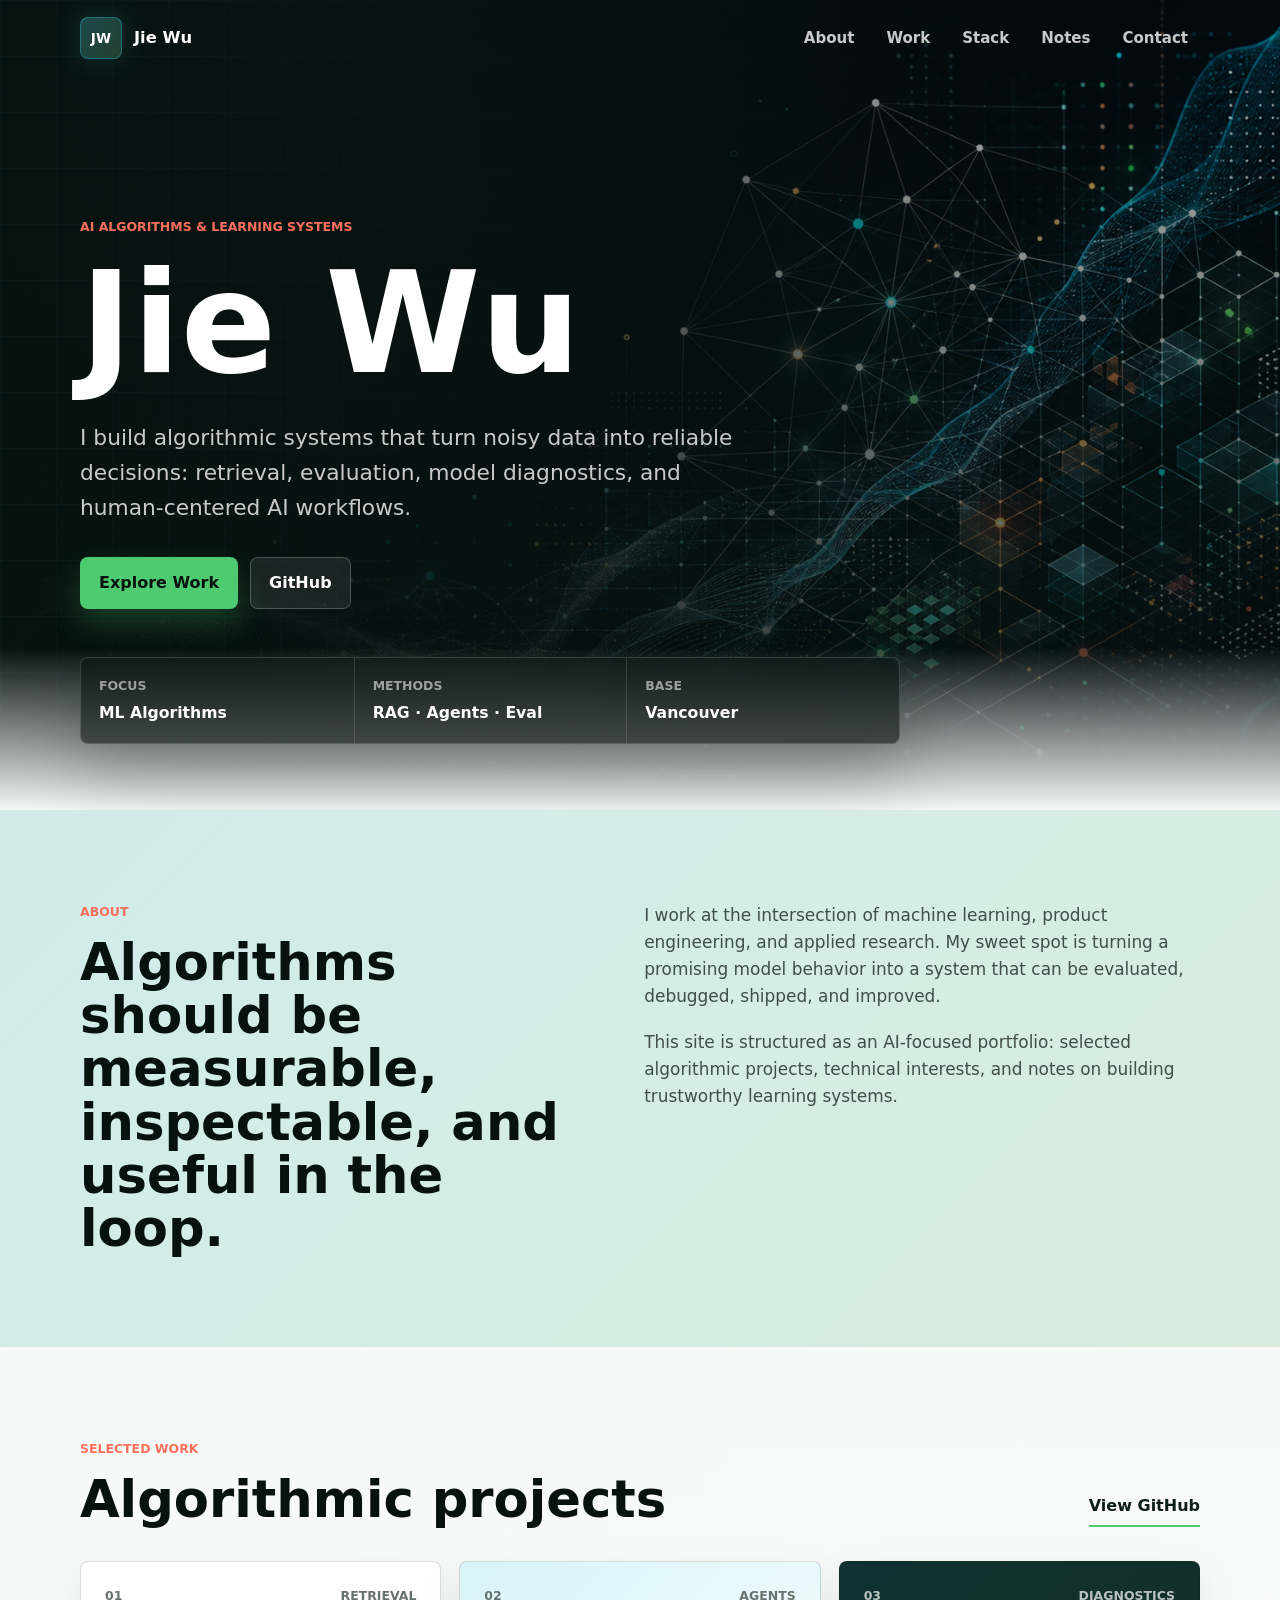
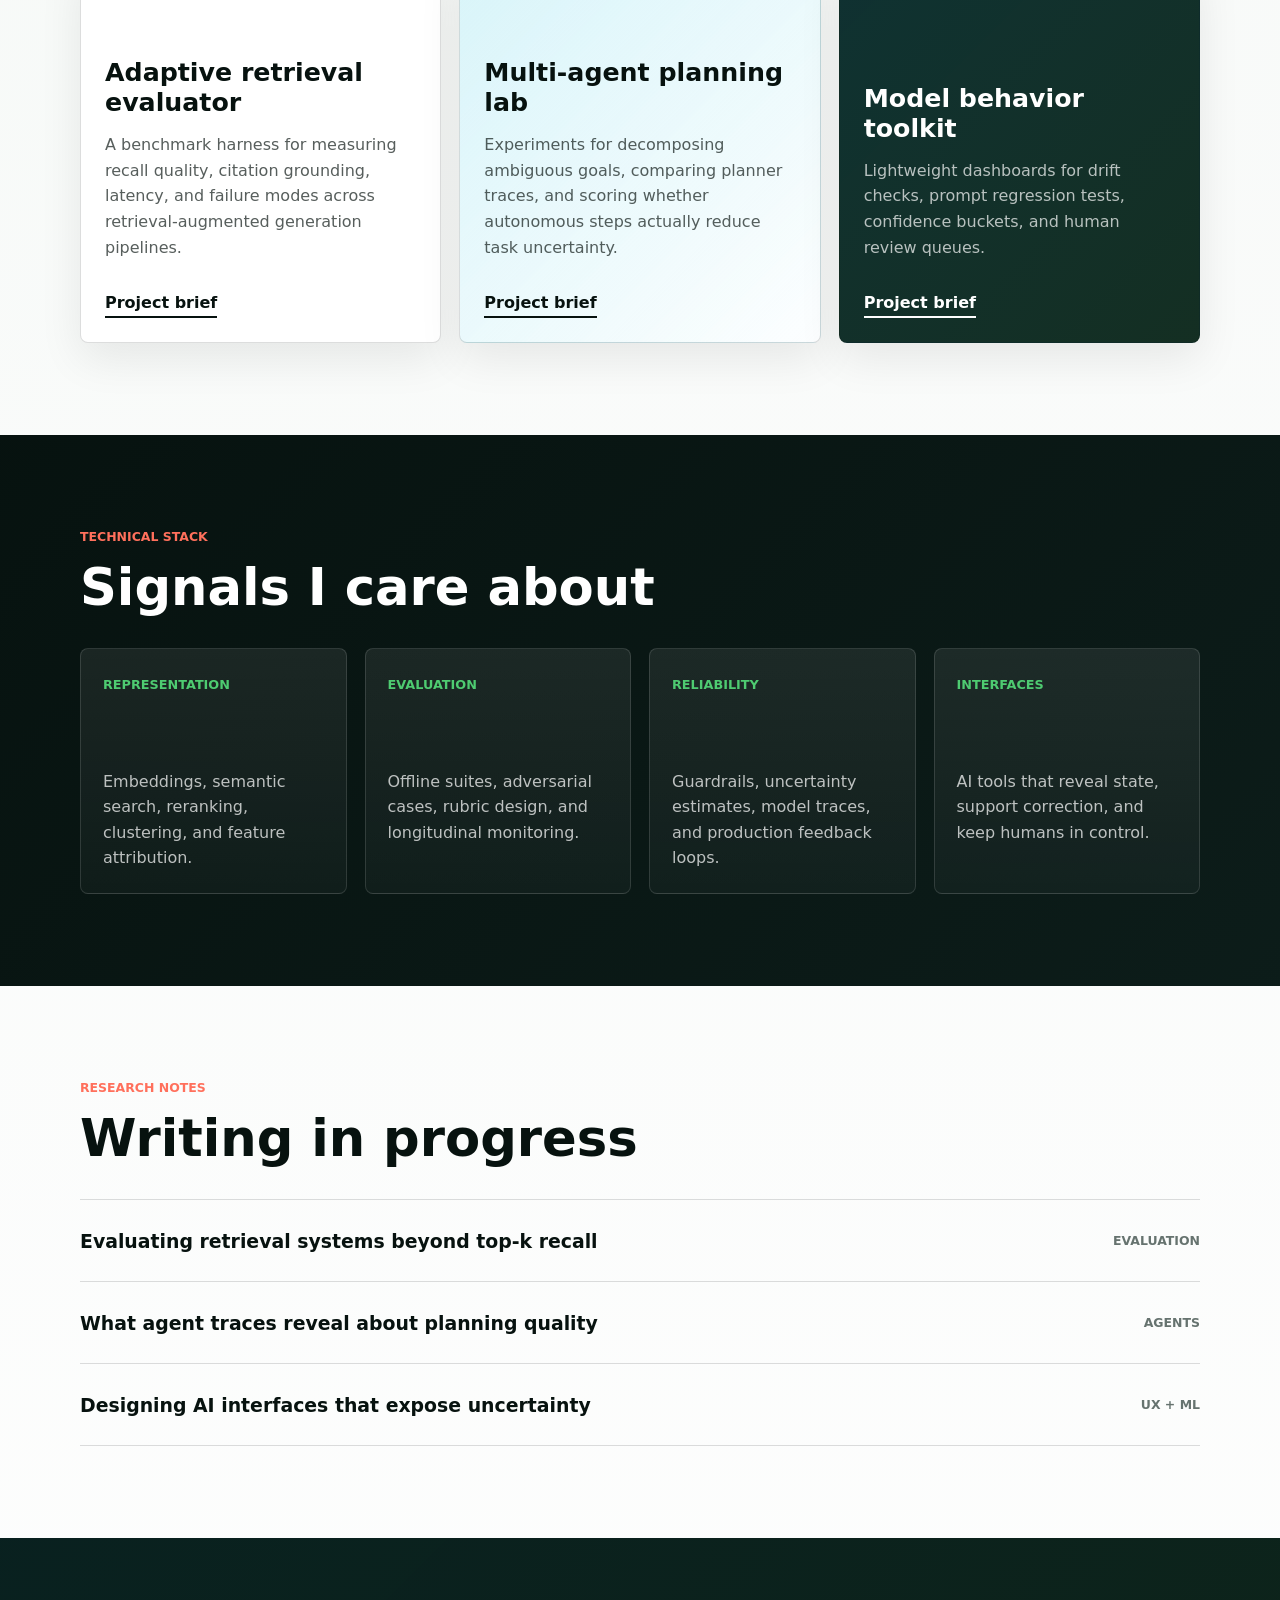
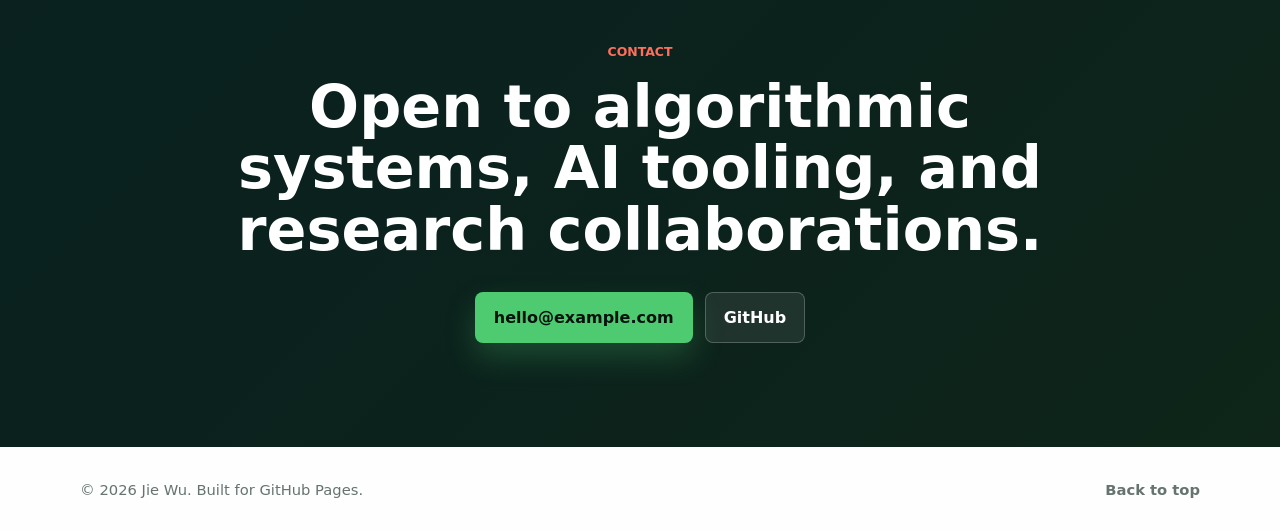
==== index.html @ 9ff30c03 "Add files via upload" ====
<!doctype html>
<html lang="en">
  <head>
    <meta charset="utf-8">
    <meta name="viewport" content="width=device-width, initial-scale=1">
    <meta
      name="description"
      content="Jie Wu's personal website for AI algorithms, machine learning systems, and research notes."
    >
    <meta property="og:title" content="Jie Wu | AI Algorithms">
    <meta
      property="og:description"
      content="AI algorithms, model evaluation, retrieval systems, and research-driven engineering."
    >
    <meta property="og:type" content="website">
    <meta property="og:image" content="assets/hero-ai.png">
    <title>Jie Wu | AI Algorithms</title>
    <link rel="preload" href="assets/hero-ai.png" as="image">
    <link rel="stylesheet" href="styles.css">
  </head>
  <body>
    <a class="skip-link" href="#main">Skip to content</a>

    <header class="site-header" data-header>
      <nav class="nav" aria-label="Primary navigation">
        <a class="brand" href="#top" aria-label="Back to homepage">
          <span class="brand-mark" aria-hidden="true">JW</span>
          <span class="brand-text">Jie Wu</span>
        </a>

        <button class="nav-toggle" type="button" aria-expanded="false" aria-controls="nav-links">
          <span class="sr-only">Open navigation</span>
          <span aria-hidden="true"></span>
          <span aria-hidden="true"></span>
          <span aria-hidden="true"></span>
        </button>

        <div class="nav-links" id="nav-links">
          <a href="#about">About</a>
          <a href="#work">Work</a>
          <a href="#stack">Stack</a>
          <a href="#notes">Notes</a>
          <a href="#contact">Contact</a>
        </div>
      </nav>
    </header>

    <main id="main">
      <section class="hero" id="top" aria-labelledby="hero-title">
        <img class="hero-image" src="assets/hero-ai.png" alt="Abstract neural network and tensor-grid visualization">
        <div class="hero-scrim" aria-hidden="true"></div>
        <div class="hero-grid" aria-hidden="true"></div>

        <div class="hero-content">
          <p class="eyebrow">AI Algorithms & Learning Systems</p>
          <h1 id="hero-title">Jie Wu</h1>
          <p class="hero-copy">
            I build algorithmic systems that turn noisy data into reliable decisions:
            retrieval, evaluation, model diagnostics, and human-centered AI workflows.
          </p>
          <div class="hero-actions" aria-label="Primary actions">
            <a class="button primary" href="#work">Explore Work</a>
            <a class="button secondary" href="https://github.com/jwu10">GitHub</a>
          </div>
          <dl class="hero-stats" aria-label="Profile summary">
            <div>
              <dt>Focus</dt>
              <dd>ML Algorithms</dd>
            </div>
            <div>
              <dt>Methods</dt>
              <dd>RAG · Agents · Eval</dd>
            </div>
            <div>
              <dt>Base</dt>
              <dd>Vancouver</dd>
            </div>
          </dl>
        </div>
      </section>

      <section class="section intro-band" id="about" aria-labelledby="about-title">
        <div class="section-inner two-column">
          <div>
            <p class="section-kicker">About</p>
            <h2 id="about-title">Algorithms should be measurable, inspectable, and useful in the loop.</h2>
          </div>
          <div class="prose">
            <p>
              I work at the intersection of machine learning, product engineering, and applied research.
              My sweet spot is turning a promising model behavior into a system that can be evaluated,
              debugged, shipped, and improved.
            </p>
            <p>
              This site is structured as an AI-focused portfolio: selected algorithmic projects,
              technical interests, and notes on building trustworthy learning systems.
            </p>
          </div>
        </div>
      </section>

      <section class="section" id="work" aria-labelledby="work-title">
        <div class="section-inner">
          <div class="section-heading">
            <div>
              <p class="section-kicker">Selected Work</p>
              <h2 id="work-title">Algorithmic projects</h2>
            </div>
            <a class="text-link" href="https://github.com/jwu10">View GitHub</a>
          </div>

          <div class="project-grid">
            <article class="project-card">
              <div class="project-meta">
                <span>01</span>
                <span>Retrieval</span>
              </div>
              <h3>Adaptive retrieval evaluator</h3>
              <p>
                A benchmark harness for measuring recall quality, citation grounding,
                latency, and failure modes across retrieval-augmented generation pipelines.
              </p>
              <a href="#" aria-label="Open adaptive retrieval evaluator project">Project brief</a>
            </article>

            <article class="project-card accent">
              <div class="project-meta">
                <span>02</span>
                <span>Agents</span>
              </div>
              <h3>Multi-agent planning lab</h3>
              <p>
                Experiments for decomposing ambiguous goals, comparing planner traces,
                and scoring whether autonomous steps actually reduce task uncertainty.
              </p>
              <a href="#" aria-label="Open multi-agent planning lab project">Project brief</a>
            </article>

            <article class="project-card dark">
              <div class="project-meta">
                <span>03</span>
                <span>Diagnostics</span>
              </div>
              <h3>Model behavior toolkit</h3>
              <p>
                Lightweight dashboards for drift checks, prompt regression tests,
                confidence buckets, and human review queues.
              </p>
              <a href="#" aria-label="Open model behavior toolkit project">Project brief</a>
            </article>
          </div>
        </div>
      </section>

      <section class="section stack-band" id="stack" aria-labelledby="stack-title">
        <div class="section-inner">
          <div class="section-heading">
            <div>
              <p class="section-kicker">Technical Stack</p>
              <h2 id="stack-title">Signals I care about</h2>
            </div>
          </div>

          <div class="signal-grid">
            <article class="signal-card">
              <span>Representation</span>
              <p>Embeddings, semantic search, reranking, clustering, and feature attribution.</p>
            </article>
            <article class="signal-card">
              <span>Evaluation</span>
              <p>Offline suites, adversarial cases, rubric design, and longitudinal monitoring.</p>
            </article>
            <article class="signal-card">
              <span>Reliability</span>
              <p>Guardrails, uncertainty estimates, model traces, and production feedback loops.</p>
            </article>
            <article class="signal-card">
              <span>Interfaces</span>
              <p>AI tools that reveal state, support correction, and keep humans in control.</p>
            </article>
          </div>
        </div>
      </section>

      <section class="section" id="notes" aria-labelledby="notes-title">
        <div class="section-inner">
          <div class="section-heading">
            <div>
              <p class="section-kicker">Research Notes</p>
              <h2 id="notes-title">Writing in progress</h2>
            </div>
          </div>

          <div class="writing-list">
            <a class="writing-item" href="#">
              <span>Evaluating retrieval systems beyond top-k recall</span>
              <small>Evaluation</small>
            </a>
            <a class="writing-item" href="#">
              <span>What agent traces reveal about planning quality</span>
              <small>Agents</small>
            </a>
            <a class="writing-item" href="#">
              <span>Designing AI interfaces that expose uncertainty</span>
              <small>UX + ML</small>
            </a>
          </div>
        </div>
      </section>

      <section class="contact-section" id="contact" aria-labelledby="contact-title">
        <div class="contact-inner">
          <p class="section-kicker">Contact</p>
          <h2 id="contact-title">Open to algorithmic systems, AI tooling, and research collaborations.</h2>
          <div class="contact-actions">
            <a class="button primary" href="mailto:hello@example.com">hello@example.com</a>
            <a class="button secondary" href="https://github.com/jwu10">GitHub</a>
          </div>
        </div>
      </section>
    </main>

    <footer class="footer">
      <p>&copy; <span data-year></span> Jie Wu. Built for GitHub Pages.</p>
      <a href="#top">Back to top</a>
    </footer>

    <script src="script.js"></script>
  </body>
</html>
---- styles.css ----
:root {
  --bg: #f4f7f5;
  --bg-strong: #e8f1ec;
  --ink: #07120f;
  --muted: #66736f;
  --line: rgba(7, 18, 15, 0.14);
  --panel: rgba(255, 255, 255, 0.82);
  --graphite: #07120f;
  --graphite-2: #0d1d1a;
  --cyan: #24c6dc;
  --green: #4ecb71;
  --amber: #f0b64a;
  --coral: #ff705c;
  --white: #ffffff;
  --shadow: 0 22px 70px rgba(7, 18, 15, 0.16);
  --radius: 8px;
  --max-width: 1120px;
  color-scheme: light;
}

* {
  box-sizing: border-box;
}

html {
  scroll-behavior: smooth;
}

body {
  margin: 0;
  min-width: 320px;
  background:
    linear-gradient(180deg, rgba(244, 247, 245, 0.96), rgba(255, 255, 255, 0.9)),
    radial-gradient(circle at 92% 8%, rgba(36, 198, 220, 0.13), transparent 28%),
    radial-gradient(circle at 8% 42%, rgba(78, 203, 113, 0.12), transparent 26%),
    var(--bg);
  color: var(--ink);
  font-family:
    Inter,
    ui-sans-serif,
    system-ui,
    -apple-system,
    BlinkMacSystemFont,
    "Segoe UI",
    sans-serif;
  line-height: 1.6;
}

body.nav-open {
  overflow: hidden;
}

a {
  color: inherit;
  text-decoration: none;
}

img {
  display: block;
  max-width: 100%;
}

.skip-link {
  position: fixed;
  top: 12px;
  left: 12px;
  z-index: 100;
  transform: translateY(-150%);
  border-radius: var(--radius);
  background: var(--white);
  color: var(--ink);
  padding: 10px 14px;
  transition: transform 180ms ease;
}

.skip-link:focus {
  transform: translateY(0);
}

.sr-only {
  position: absolute;
  width: 1px;
  height: 1px;
  margin: -1px;
  overflow: hidden;
  clip: rect(0, 0, 0, 0);
  white-space: nowrap;
  border: 0;
}

.site-header {
  position: fixed;
  inset: 0 0 auto;
  z-index: 20;
  color: var(--white);
  transition:
    background-color 180ms ease,
    box-shadow 180ms ease,
    backdrop-filter 180ms ease;
}

.site-header.is-scrolled {
  background: rgba(7, 18, 15, 0.82);
  box-shadow: 0 12px 34px rgba(7, 18, 15, 0.24);
  backdrop-filter: blur(18px);
}

.nav {
  display: flex;
  align-items: center;
  justify-content: space-between;
  width: min(100% - 32px, var(--max-width));
  min-height: 76px;
  margin: 0 auto;
  gap: 24px;
}

.brand {
  display: inline-flex;
  align-items: center;
  gap: 12px;
  font-weight: 760;
}

.brand-mark {
  display: grid;
  place-items: center;
  width: 42px;
  aspect-ratio: 1;
  border: 1px solid rgba(36, 198, 220, 0.38);
  border-radius: var(--radius);
  background:
    linear-gradient(135deg, rgba(36, 198, 220, 0.22), rgba(78, 203, 113, 0.16)),
    rgba(255, 255, 255, 0.08);
  color: var(--white);
  font-size: 0.86rem;
  box-shadow: 0 0 28px rgba(36, 198, 220, 0.18);
}

.brand-text {
  font-size: 1.02rem;
}

.nav-links {
  display: flex;
  align-items: center;
  gap: 8px;
  color: rgba(255, 255, 255, 0.78);
  font-size: 0.94rem;
  font-weight: 660;
}

.nav-links a {
  border-radius: var(--radius);
  padding: 10px 12px;
  transition:
    background-color 160ms ease,
    color 160ms ease;
}

.nav-links a:hover,
.nav-links a:focus-visible {
  background: rgba(255, 255, 255, 0.1);
  color: var(--white);
}

.nav-toggle {
  display: none;
  width: 44px;
  aspect-ratio: 1;
  border: 1px solid rgba(255, 255, 255, 0.2);
  border-radius: var(--radius);
  background: rgba(255, 255, 255, 0.08);
  color: var(--white);
}

.nav-toggle span[aria-hidden="true"] {
  display: block;
  width: 18px;
  height: 2px;
  margin: 4px auto;
  border-radius: 999px;
  background: currentColor;
}

.hero {
  position: relative;
  display: grid;
  align-items: end;
  min-height: 90svh;
  padding: 132px 0 66px;
  overflow: hidden;
  isolation: isolate;
  background: var(--graphite);
  color: var(--white);
}

.hero::after {
  content: "";
  position: absolute;
  inset: auto 0 0;
  height: 20%;
  background: linear-gradient(180deg, rgba(244, 247, 245, 0), var(--bg));
  z-index: -1;
}

.hero-image {
  position: absolute;
  inset: 0;
  z-index: -4;
  width: 100%;
  height: 100%;
  object-fit: cover;
}

.hero-scrim {
  position: absolute;
  inset: 0;
  z-index: -3;
  background:
    linear-gradient(90deg, rgba(7, 18, 15, 0.94) 0%, rgba(7, 18, 15, 0.76) 38%, rgba(7, 18, 15, 0.22) 78%),
    linear-gradient(0deg, rgba(7, 18, 15, 0.72), rgba(7, 18, 15, 0.1));
}

.hero-grid {
  position: absolute;
  inset: 0;
  z-index: -2;
  opacity: 0.32;
  background-image:
    linear-gradient(rgba(36, 198, 220, 0.16) 1px, transparent 1px),
    linear-gradient(90deg, rgba(36, 198, 220, 0.12) 1px, transparent 1px);
  background-size: 56px 56px;
  mask-image: linear-gradient(90deg, rgba(0, 0, 0, 0.76), transparent 70%);
}

.hero-content {
  width: min(100% - 32px, var(--max-width));
  margin: 0 auto;
}

.eyebrow,
.section-kicker {
  margin: 0 0 14px;
  color: var(--coral);
  font-size: 0.78rem;
  font-weight: 850;
  letter-spacing: 0;
  text-transform: uppercase;
}

.hero h1,
.section h2,
.contact-section h2 {
  margin: 0;
  font-weight: 820;
  line-height: 1.04;
  letter-spacing: 0;
}

.hero h1 {
  max-width: 760px;
  color: var(--white);
  font-size: clamp(4rem, 11vw, 8.8rem);
}

.hero-copy {
  max-width: 690px;
  margin: 24px 0 0;
  color: rgba(255, 255, 255, 0.78);
  font-size: clamp(1.08rem, 2vw, 1.36rem);
}

.hero-actions,
.contact-actions {
  display: flex;
  flex-wrap: wrap;
  gap: 12px;
  margin-top: 32px;
}

.button {
  display: inline-flex;
  align-items: center;
  justify-content: center;
  min-height: 48px;
  border: 1px solid transparent;
  border-radius: var(--radius);
  padding: 12px 18px;
  font-weight: 780;
  transition:
    transform 160ms ease,
    box-shadow 160ms ease,
    background-color 160ms ease,
    border-color 160ms ease;
}

.button:hover,
.button:focus-visible {
  transform: translateY(-2px);
}

.button.primary {
  background: var(--green);
  color: var(--graphite);
  box-shadow: 0 14px 30px rgba(78, 203, 113, 0.24);
}

.button.secondary {
  border-color: rgba(255, 255, 255, 0.22);
  background: rgba(255, 255, 255, 0.08);
  color: var(--white);
}

.hero-stats {
  display: grid;
  grid-template-columns: repeat(3, minmax(0, 1fr));
  width: min(100%, 820px);
  margin: 48px 0 0;
  border: 1px solid rgba(255, 255, 255, 0.16);
  border-radius: var(--radius);
  background: rgba(7, 18, 15, 0.58);
  box-shadow: 0 24px 70px rgba(7, 18, 15, 0.28);
  backdrop-filter: blur(16px);
}

.hero-stats div {
  padding: 18px;
}

.hero-stats div + div {
  border-left: 1px solid rgba(255, 255, 255, 0.14);
}

.hero-stats dt {
  margin: 0 0 4px;
  color: rgba(255, 255, 255, 0.56);
  font-size: 0.78rem;
  font-weight: 850;
  text-transform: uppercase;
}

.hero-stats dd {
  margin: 0;
  color: var(--white);
  font-size: 0.98rem;
  font-weight: 780;
}

.section {
  padding: 92px 0;
}

.section-inner {
  width: min(100% - 32px, var(--max-width));
  margin: 0 auto;
}

.two-column {
  display: grid;
  grid-template-columns: minmax(0, 0.9fr) minmax(0, 1fr);
  gap: 64px;
  align-items: start;
}

.section h2 {
  max-width: 820px;
  color: var(--ink);
  font-size: clamp(2rem, 4vw, 3.9rem);
}

.prose {
  color: rgba(7, 18, 15, 0.72);
  font-size: 1.06rem;
}

.prose p {
  margin: 0;
}

.prose p + p {
  margin-top: 18px;
}

.intro-band {
  background:
    linear-gradient(135deg, rgba(36, 198, 220, 0.12), rgba(78, 203, 113, 0.1)),
    var(--bg-strong);
}

.stack-band {
  background:
    linear-gradient(135deg, rgba(7, 18, 15, 0.96), rgba(13, 29, 26, 0.94)),
    var(--graphite);
  color: var(--white);
}

.stack-band h2 {
  color: var(--white);
}

.section-heading {
  display: flex;
  align-items: end;
  justify-content: space-between;
  gap: 24px;
  margin-bottom: 34px;
}

.text-link {
  display: inline-flex;
  align-items: center;
  min-height: 40px;
  border-bottom: 2px solid var(--green);
  color: var(--graphite-2);
  font-weight: 820;
}

.project-grid,
.signal-grid {
  display: grid;
  grid-template-columns: repeat(3, minmax(0, 1fr));
  gap: 18px;
}

.project-card,
.signal-card {
  border-radius: var(--radius);
}

.project-card {
  display: flex;
  flex-direction: column;
  min-height: 382px;
  border: 1px solid var(--line);
  background: var(--white);
  padding: 24px;
  box-shadow: 0 16px 44px rgba(7, 18, 15, 0.08);
}

.project-card.accent {
  background:
    linear-gradient(135deg, rgba(36, 198, 220, 0.11), rgba(255, 255, 255, 0.86)),
    #eefafd;
}

.project-card.dark {
  background:
    linear-gradient(135deg, rgba(36, 198, 220, 0.12), rgba(78, 203, 113, 0.1)),
    var(--graphite-2);
  color: var(--white);
}

.project-meta {
  display: flex;
  justify-content: space-between;
  gap: 16px;
  color: var(--muted);
  font-size: 0.78rem;
  font-weight: 860;
  text-transform: uppercase;
}

.project-card.dark .project-meta,
.project-card.dark p {
  color: rgba(255, 255, 255, 0.7);
}

.project-card h3 {
  margin: auto 0 14px;
  font-size: 1.58rem;
  line-height: 1.18;
}

.project-card p {
  margin: 0;
  color: rgba(7, 18, 15, 0.68);
}

.project-card a {
  align-self: flex-start;
  margin-top: 30px;
  border-bottom: 2px solid currentColor;
  font-weight: 820;
}

.signal-grid {
  grid-template-columns: repeat(4, minmax(0, 1fr));
}

.signal-card {
  min-height: 238px;
  border: 1px solid rgba(255, 255, 255, 0.13);
  background:
    linear-gradient(180deg, rgba(255, 255, 255, 0.08), rgba(255, 255, 255, 0.03));
  padding: 22px;
}

.signal-card span {
  color: var(--green);
  font-size: 0.8rem;
  font-weight: 860;
  text-transform: uppercase;
}

.signal-card p {
  margin: 72px 0 0;
  color: rgba(255, 255, 255, 0.72);
}

.writing-list {
  display: grid;
  border-top: 1px solid var(--line);
}

.writing-item {
  display: flex;
  align-items: center;
  justify-content: space-between;
  gap: 18px;
  min-height: 82px;
  border-bottom: 1px solid var(--line);
  color: var(--ink);
  font-size: 1.18rem;
  font-weight: 780;
  transition:
    color 160ms ease,
    padding-left 160ms ease;
}

.writing-item:hover,
.writing-item:focus-visible {
  padding-left: 10px;
  color: #0f7a59;
}

.writing-item small {
  color: var(--muted);
  font-size: 0.78rem;
  font-weight: 860;
  text-transform: uppercase;
}

.contact-section {
  padding: 104px 0;
  background:
    linear-gradient(135deg, rgba(36, 198, 220, 0.08), rgba(78, 203, 113, 0.1)),
    var(--graphite);
  color: var(--white);
}

.contact-inner {
  width: min(100% - 32px, 900px);
  margin: 0 auto;
  text-align: center;
}

.contact-section h2 {
  color: var(--white);
  font-size: clamp(2rem, 4.6vw, 4.2rem);
}

.contact-actions {
  justify-content: center;
}

.contact-section .button.secondary {
  border-color: rgba(255, 255, 255, 0.22);
  background: rgba(255, 255, 255, 0.08);
  color: var(--white);
}

.footer {
  display: flex;
  align-items: center;
  justify-content: space-between;
  gap: 18px;
  width: min(100% - 32px, var(--max-width));
  min-height: 84px;
  margin: 0 auto;
  color: var(--muted);
  font-size: 0.92rem;
}

.footer p {
  margin: 0;
}

.footer a {
  font-weight: 820;
}

@media (max-width: 960px) {
  .signal-grid {
    grid-template-columns: repeat(2, minmax(0, 1fr));
  }
}

@media (max-width: 860px) {
  .nav-toggle {
    display: block;
  }

  .nav-links {
    position: fixed;
    inset: 76px 16px auto;
    display: grid;
    gap: 4px;
    border: 1px solid rgba(255, 255, 255, 0.14);
    border-radius: var(--radius);
    background: rgba(7, 18, 15, 0.94);
    padding: 10px;
    box-shadow: var(--shadow);
    transform: translateY(-16px);
    opacity: 0;
    pointer-events: none;
    transition:
      opacity 160ms ease,
      transform 160ms ease;
  }

  body.nav-open .nav-links {
    transform: translateY(0);
    opacity: 1;
    pointer-events: auto;
  }

  .hero {
    min-height: auto;
    padding: 118px 0 54px;
  }

  .hero-scrim {
    background:
      linear-gradient(90deg, rgba(7, 18, 15, 0.96), rgba(7, 18, 15, 0.68)),
      linear-gradient(0deg, rgba(7, 18, 15, 0.76), rgba(7, 18, 15, 0.18));
  }

  .hero h1 {
    font-size: clamp(3.4rem, 18vw, 5.6rem);
  }

  .hero-stats,
  .two-column,
  .project-grid {
    grid-template-columns: 1fr;
  }

  .hero-stats div + div {
    border-top: 1px solid rgba(255, 255, 255, 0.14);
    border-left: 0;
  }

  .section {
    padding: 70px 0;
  }

  .section-heading {
    align-items: start;
    flex-direction: column;
  }

  .project-card {
    min-height: 300px;
  }
}

@media (max-width: 620px) {
  .nav {
    width: min(100% - 24px, var(--max-width));
  }

  .brand-text {
    display: none;
  }

  .hero-content,
  .section-inner,
  .contact-inner,
  .footer {
    width: min(100% - 24px, var(--max-width));
  }

  .hero-actions,
  .contact-actions {
    flex-direction: column;
  }

  .button {
    width: 100%;
  }

  .signal-grid {
    grid-template-columns: 1fr;
  }

  .signal-card {
    min-height: 190px;
  }

  .signal-card p {
    margin-top: 46px;
  }

  .writing-item {
    align-items: start;
    flex-direction: column;
    justify-content: center;
    min-height: 104px;
  }

  .footer {
    flex-direction: column;
    align-items: flex-start;
    justify-content: center;
    padding: 24px 0;
  }
}

@media (prefers-reduced-motion: reduce) {
  *,
  *::before,
  *::after {
    scroll-behavior: auto !important;
    transition-duration: 0.01ms !important;
    animation-duration: 0.01ms !important;
    animation-iteration-count: 1 !important;
  }
}
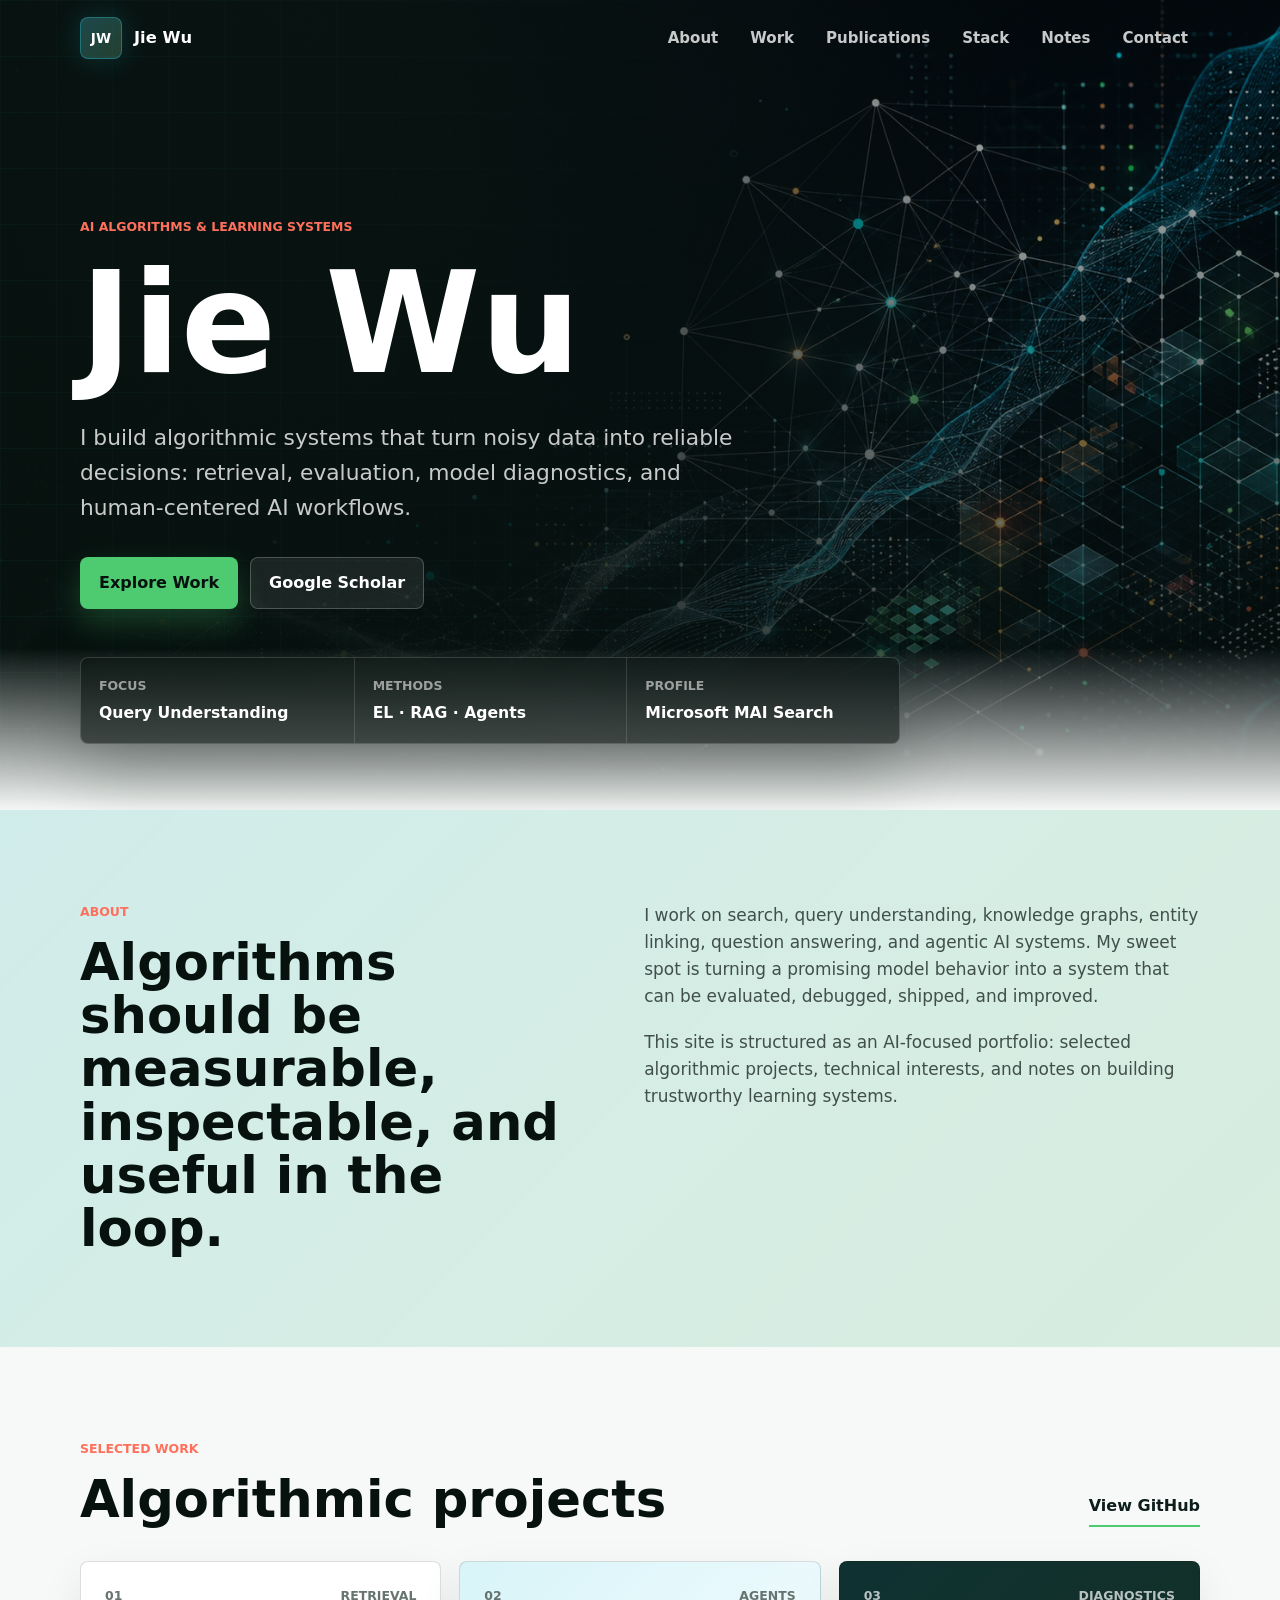
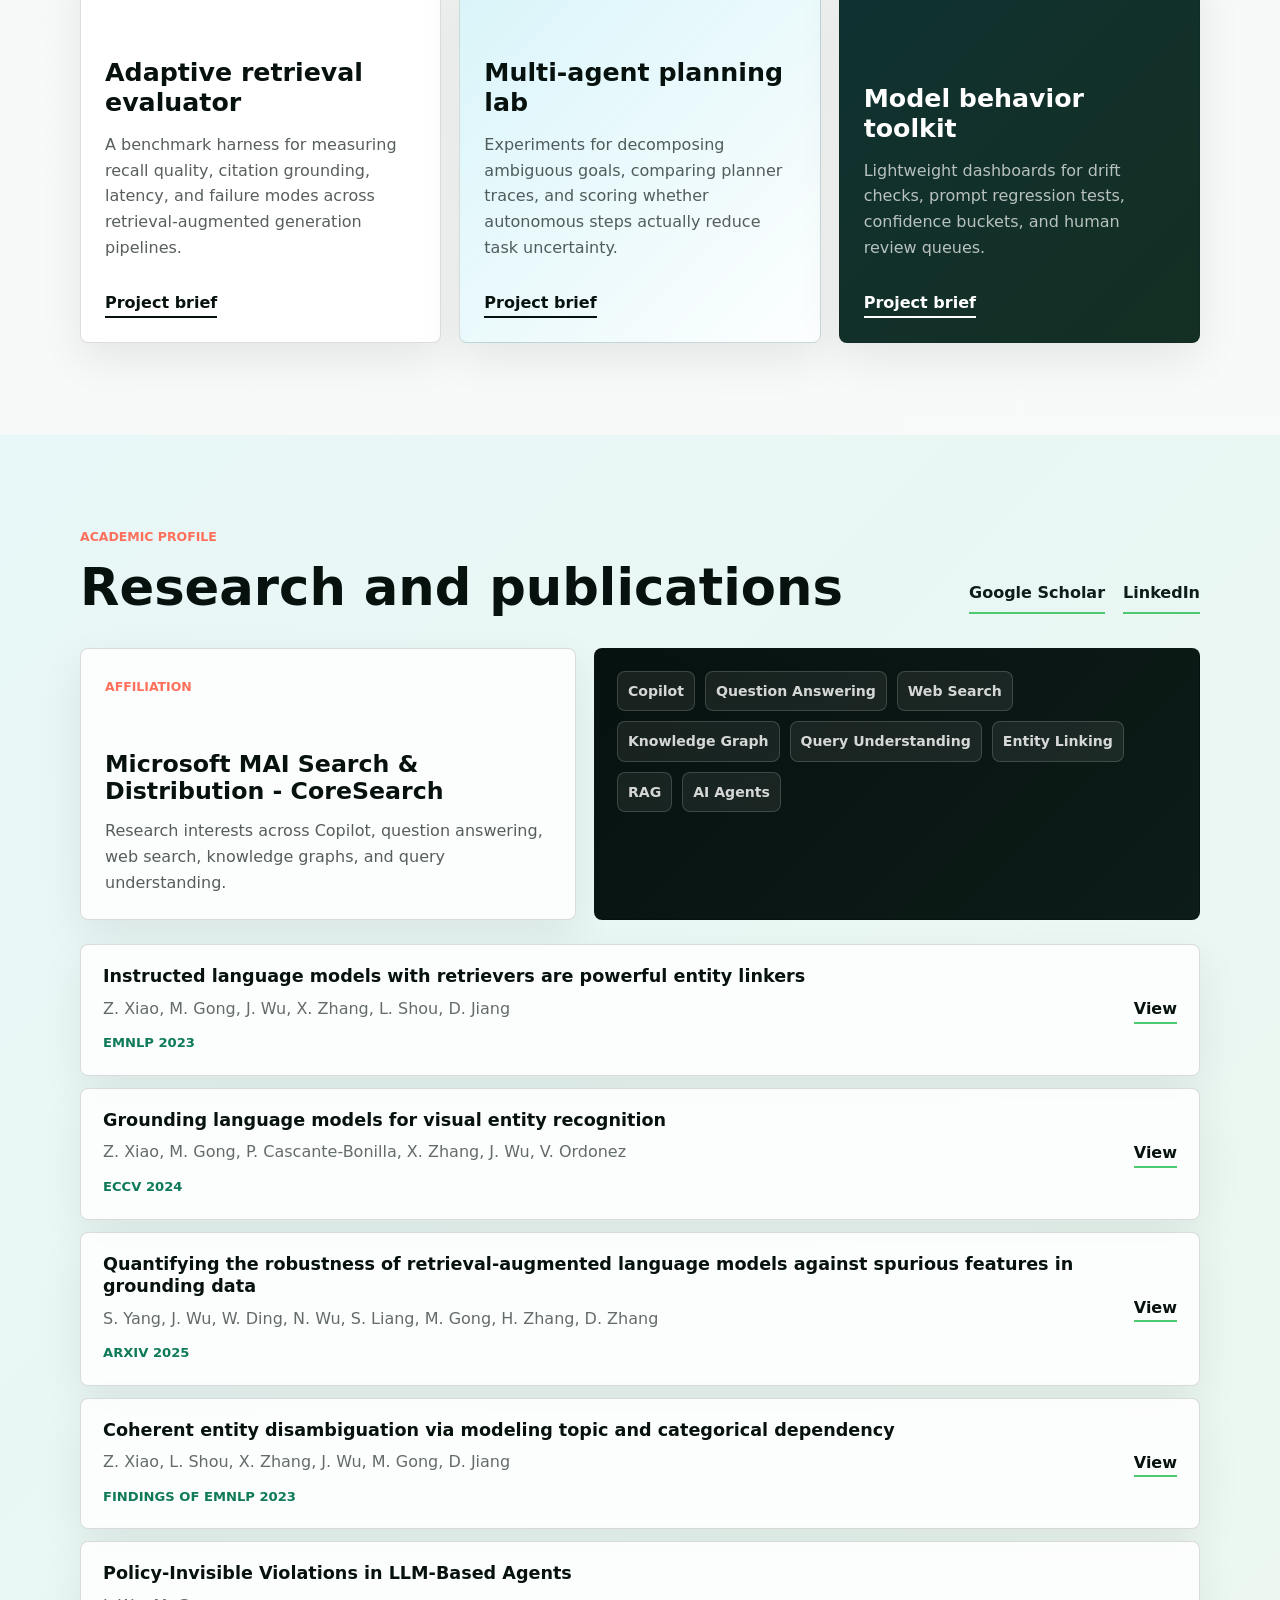
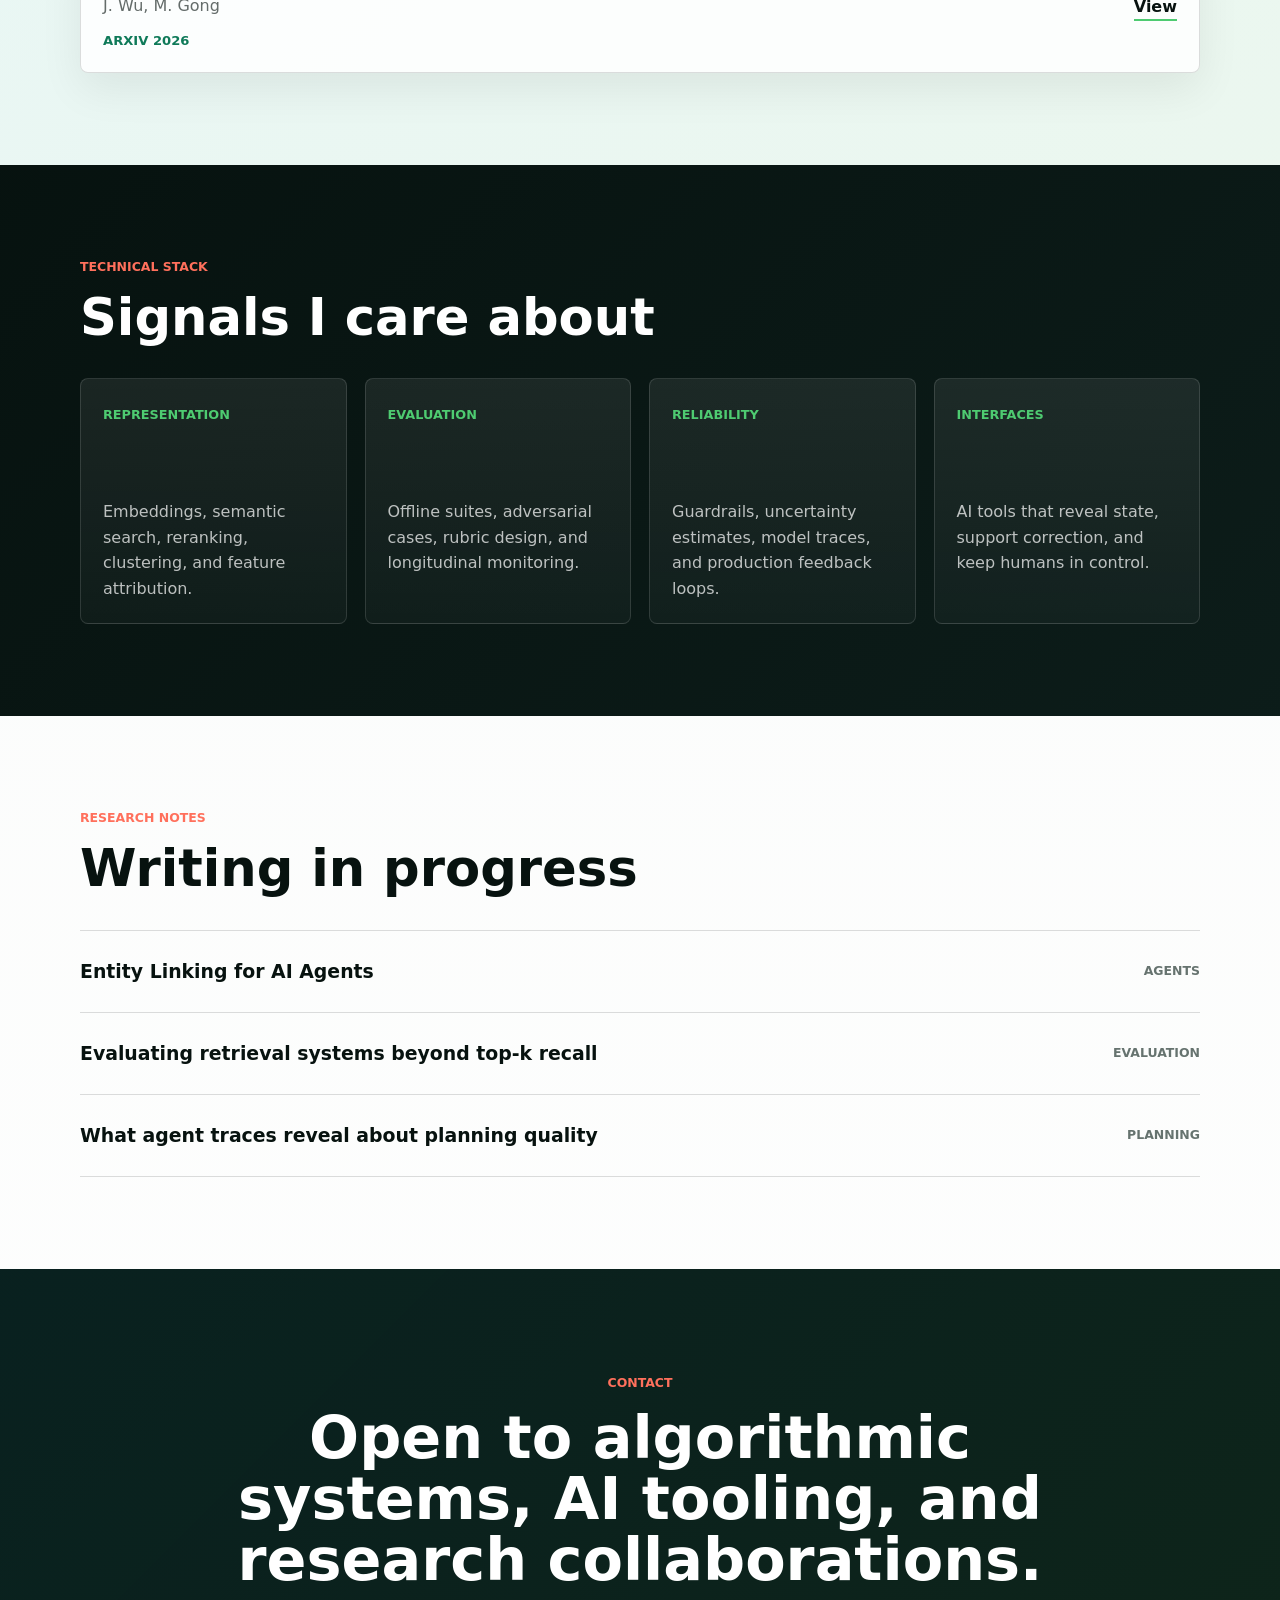
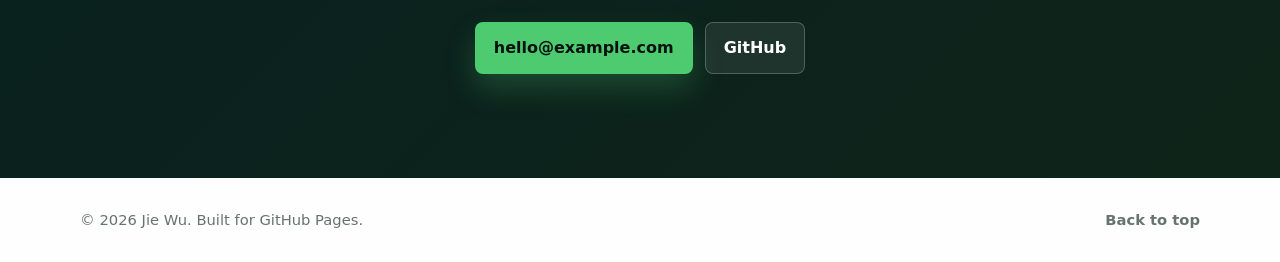
==== commit b3b6e361: "modify homepage" ====
--- a/index.html
+++ b/index.html
@@ -38,6 +38,7 @@
         <div class="nav-links" id="nav-links">
           <a href="#about">About</a>
           <a href="#work">Work</a>
+          <a href="#publications">Publications</a>
           <a href="#stack">Stack</a>
           <a href="#notes">Notes</a>
           <a href="#contact">Contact</a>
@@ -60,20 +61,20 @@
           </p>
           <div class="hero-actions" aria-label="Primary actions">
             <a class="button primary" href="#work">Explore Work</a>
-            <a class="button secondary" href="https://github.com/jwu10">GitHub</a>
+            <a class="button secondary" href="https://scholar.google.ca/citations?user=ukg-yzsAAAAJ">Google Scholar</a>
           </div>
           <dl class="hero-stats" aria-label="Profile summary">
             <div>
               <dt>Focus</dt>
-              <dd>ML Algorithms</dd>
+              <dd>Query Understanding</dd>
             </div>
             <div>
               <dt>Methods</dt>
-              <dd>RAG · Agents · Eval</dd>
-            </div>
-            <div>
-              <dt>Base</dt>
-              <dd>Vancouver</dd>
+              <dd>EL · RAG · Agents</dd>
+            </div>
+            <div>
+              <dt>Profile</dt>
+              <dd>Microsoft MAI Search</dd>
             </div>
           </dl>
         </div>
@@ -87,9 +88,9 @@
           </div>
           <div class="prose">
             <p>
-              I work at the intersection of machine learning, product engineering, and applied research.
-              My sweet spot is turning a promising model behavior into a system that can be evaluated,
-              debugged, shipped, and improved.
+              I work on search, query understanding, knowledge graphs, entity linking, question
+              answering, and agentic AI systems. My sweet spot is turning a promising model behavior
+              into a system that can be evaluated, debugged, shipped, and improved.
             </p>
             <p>
               This site is structured as an AI-focused portfolio: selected algorithmic projects,
@@ -152,6 +153,89 @@
         </div>
       </section>
 
+      <section class="section publications-band" id="publications" aria-labelledby="publications-title">
+        <div class="section-inner">
+          <div class="section-heading">
+            <div>
+              <p class="section-kicker">Academic Profile</p>
+              <h2 id="publications-title">Research and publications</h2>
+            </div>
+            <div class="profile-links" aria-label="Academic profile links">
+              <a class="text-link" href="https://scholar.google.ca/citations?user=ukg-yzsAAAAJ">Google Scholar</a>
+              <a class="text-link" href="https://www.linkedin.com/in/jiewu-ecnu/">LinkedIn</a>
+            </div>
+          </div>
+
+          <div class="research-profile">
+            <div class="profile-panel">
+              <span class="profile-label">Affiliation</span>
+              <h3>Microsoft MAI Search & Distribution - CoreSearch</h3>
+              <p>
+                Research interests across Copilot, question answering, web search, knowledge graphs,
+                and query understanding.
+              </p>
+            </div>
+            <div class="topic-cloud" aria-label="Research topics">
+              <span>Copilot</span>
+              <span>Question Answering</span>
+              <span>Web Search</span>
+              <span>Knowledge Graph</span>
+              <span>Query Understanding</span>
+              <span>Entity Linking</span>
+              <span>RAG</span>
+              <span>AI Agents</span>
+            </div>
+          </div>
+
+          <div class="publication-list" aria-label="Selected publications">
+            <article class="publication-item">
+              <div>
+                <h3>Instructed language models with retrievers are powerful entity linkers</h3>
+                <p>Z. Xiao, M. Gong, J. Wu, X. Zhang, L. Shou, D. Jiang</p>
+                <span>EMNLP 2023</span>
+              </div>
+              <a href="https://scholar.google.ca/citations?view_op=view_citation&hl=en&user=ukg-yzsAAAAJ&citation_for_view=ukg-yzsAAAAJ:UebtZRa9Y70C">View</a>
+            </article>
+
+            <article class="publication-item">
+              <div>
+                <h3>Grounding language models for visual entity recognition</h3>
+                <p>Z. Xiao, M. Gong, P. Cascante-Bonilla, X. Zhang, J. Wu, V. Ordonez</p>
+                <span>ECCV 2024</span>
+              </div>
+              <a href="https://scholar.google.ca/citations?view_op=view_citation&hl=en&user=ukg-yzsAAAAJ&citation_for_view=ukg-yzsAAAAJ:mVmsd5A6BfQC">View</a>
+            </article>
+
+            <article class="publication-item">
+              <div>
+                <h3>Quantifying the robustness of retrieval-augmented language models against spurious features in grounding data</h3>
+                <p>S. Yang, J. Wu, W. Ding, N. Wu, S. Liang, M. Gong, H. Zhang, D. Zhang</p>
+                <span>arXiv 2025</span>
+              </div>
+              <a href="https://scholar.google.ca/citations?view_op=view_citation&hl=en&user=ukg-yzsAAAAJ&citation_for_view=ukg-yzsAAAAJ:roLk4NBRz8UC">View</a>
+            </article>
+
+            <article class="publication-item">
+              <div>
+                <h3>Coherent entity disambiguation via modeling topic and categorical dependency</h3>
+                <p>Z. Xiao, L. Shou, X. Zhang, J. Wu, M. Gong, D. Jiang</p>
+                <span>Findings of EMNLP 2023</span>
+              </div>
+              <a href="https://scholar.google.ca/citations?view_op=view_citation&hl=en&user=ukg-yzsAAAAJ&citation_for_view=ukg-yzsAAAAJ:Se3iqnhoufwC">View</a>
+            </article>
+
+            <article class="publication-item">
+              <div>
+                <h3>Policy-Invisible Violations in LLM-Based Agents</h3>
+                <p>J. Wu, M. Gong</p>
+                <span>arXiv 2026</span>
+              </div>
+              <a href="https://scholar.google.ca/citations?view_op=view_citation&hl=en&user=ukg-yzsAAAAJ&citation_for_view=ukg-yzsAAAAJ:9ZlFYXVOiuMC">View</a>
+            </article>
+          </div>
+        </div>
+      </section>
+
       <section class="section stack-band" id="stack" aria-labelledby="stack-title">
         <div class="section-inner">
           <div class="section-heading">
@@ -192,17 +276,17 @@
           </div>
 
           <div class="writing-list">
+            <a class="writing-item" href="articles/entity-linking-for-ai-agents.html">
+              <span>Entity Linking for AI Agents</span>
+              <small>Agents</small>
+            </a>
             <a class="writing-item" href="#">
               <span>Evaluating retrieval systems beyond top-k recall</span>
               <small>Evaluation</small>
             </a>
             <a class="writing-item" href="#">
               <span>What agent traces reveal about planning quality</span>
-              <small>Agents</small>
-            </a>
-            <a class="writing-item" href="#">
-              <span>Designing AI interfaces that expose uncertainty</span>
-              <small>UX + ML</small>
+              <small>Planning</small>
             </a>
           </div>
         </div>
--- a/styles.css
+++ b/styles.css
@@ -50,6 +50,12 @@
   overflow: hidden;
 }
 
+body.article-page {
+  background:
+    linear-gradient(180deg, rgba(7, 18, 15, 0.98) 0, rgba(7, 18, 15, 0.98) 580px, rgba(244, 247, 245, 0.98) 580px),
+    var(--bg);
+}
+
 a {
   color: inherit;
   text-decoration: none;
@@ -416,11 +422,119 @@
   font-weight: 820;
 }
 
+.profile-links {
+  display: flex;
+  flex-wrap: wrap;
+  gap: 18px;
+}
+
 .project-grid,
 .signal-grid {
   display: grid;
   grid-template-columns: repeat(3, minmax(0, 1fr));
   gap: 18px;
+}
+
+.publications-band {
+  background:
+    linear-gradient(135deg, rgba(36, 198, 220, 0.08), rgba(78, 203, 113, 0.08)),
+    #f8fbfa;
+}
+
+.research-profile {
+  display: grid;
+  grid-template-columns: minmax(0, 0.9fr) minmax(0, 1.1fr);
+  gap: 18px;
+  margin-bottom: 24px;
+}
+
+.profile-panel,
+.publication-item {
+  border: 1px solid var(--line);
+  border-radius: var(--radius);
+  background: rgba(255, 255, 255, 0.86);
+  box-shadow: 0 16px 44px rgba(7, 18, 15, 0.07);
+}
+
+.profile-panel {
+  padding: 24px;
+}
+
+.profile-label {
+  color: var(--coral);
+  font-size: 0.78rem;
+  font-weight: 860;
+  text-transform: uppercase;
+}
+
+.profile-panel h3 {
+  margin: 52px 0 12px;
+  font-size: 1.48rem;
+  line-height: 1.18;
+}
+
+.profile-panel p {
+  margin: 0;
+  color: rgba(7, 18, 15, 0.68);
+}
+
+.topic-cloud {
+  display: flex;
+  flex-wrap: wrap;
+  align-content: flex-start;
+  gap: 10px;
+  border: 1px solid var(--line);
+  border-radius: var(--radius);
+  background:
+    linear-gradient(135deg, rgba(7, 18, 15, 0.94), rgba(13, 29, 26, 0.9)),
+    var(--graphite);
+  padding: 22px;
+}
+
+.topic-cloud span {
+  border: 1px solid rgba(255, 255, 255, 0.16);
+  border-radius: var(--radius);
+  background: rgba(255, 255, 255, 0.07);
+  color: rgba(255, 255, 255, 0.82);
+  padding: 8px 10px;
+  font-size: 0.88rem;
+  font-weight: 760;
+}
+
+.publication-list {
+  display: grid;
+  gap: 12px;
+}
+
+.publication-item {
+  display: grid;
+  grid-template-columns: minmax(0, 1fr) auto;
+  gap: 18px;
+  align-items: center;
+  padding: 20px 22px;
+}
+
+.publication-item h3 {
+  margin: 0 0 8px;
+  font-size: 1.1rem;
+  line-height: 1.28;
+}
+
+.publication-item p {
+  margin: 0 0 8px;
+  color: rgba(7, 18, 15, 0.62);
+}
+
+.publication-item span {
+  color: #0f7a59;
+  font-size: 0.82rem;
+  font-weight: 820;
+  text-transform: uppercase;
+}
+
+.publication-item a {
+  border-bottom: 2px solid var(--green);
+  font-weight: 820;
 }
 
 .project-card,
@@ -588,6 +702,106 @@
 
 .footer a {
   font-weight: 820;
+}
+
+.article {
+  width: min(100% - 32px, 920px);
+  margin: 0 auto;
+  padding: 132px 0 76px;
+}
+
+.article-hero {
+  color: var(--white);
+}
+
+.back-link {
+  display: inline-flex;
+  margin-bottom: 34px;
+  border-bottom: 2px solid rgba(78, 203, 113, 0.85);
+  color: rgba(255, 255, 255, 0.82);
+  font-weight: 780;
+}
+
+.article-hero h1 {
+  max-width: 900px;
+  margin: 0;
+  color: var(--white);
+  font-size: clamp(2.8rem, 7vw, 5.9rem);
+  font-weight: 830;
+  line-height: 1.02;
+  letter-spacing: 0;
+}
+
+.article-subtitle {
+  max-width: 780px;
+  margin: 26px 0 0;
+  color: rgba(255, 255, 255, 0.76);
+  font-size: clamp(1.08rem, 2vw, 1.34rem);
+}
+
+.article-meta {
+  display: flex;
+  flex-wrap: wrap;
+  gap: 10px;
+  margin-top: 30px;
+}
+
+.article-meta span {
+  border: 1px solid rgba(255, 255, 255, 0.16);
+  border-radius: var(--radius);
+  background: rgba(255, 255, 255, 0.08);
+  padding: 8px 10px;
+  color: rgba(255, 255, 255, 0.72);
+  font-size: 0.84rem;
+  font-weight: 760;
+}
+
+.article-body {
+  margin-top: 76px;
+  border: 1px solid var(--line);
+  border-radius: var(--radius);
+  background: rgba(255, 255, 255, 0.92);
+  box-shadow: 0 24px 70px rgba(7, 18, 15, 0.1);
+  padding: clamp(28px, 5vw, 58px);
+}
+
+.article-body p,
+.article-body li {
+  color: rgba(7, 18, 15, 0.76);
+  font-size: 1.08rem;
+}
+
+.article-body p {
+  margin: 0;
+}
+
+.article-body p + p,
+.article-body ul + p,
+.article-body p + ul {
+  margin-top: 18px;
+}
+
+.article-body h2 {
+  margin: 48px 0 16px;
+  color: var(--ink);
+  font-size: clamp(1.8rem, 3vw, 2.55rem);
+  line-height: 1.1;
+  letter-spacing: 0;
+}
+
+.article-body h2:first-child {
+  margin-top: 0;
+}
+
+.article-body ul {
+  display: grid;
+  gap: 10px;
+  margin-bottom: 0;
+  padding-left: 24px;
+}
+
+.article-body li::marker {
+  color: #0f8f67;
 }
 
 @media (max-width: 960px) {
@@ -642,7 +856,8 @@
 
   .hero-stats,
   .two-column,
-  .project-grid {
+  .project-grid,
+  .research-profile {
     grid-template-columns: 1fr;
   }
 
@@ -709,11 +924,24 @@
     min-height: 104px;
   }
 
+  .publication-item {
+    grid-template-columns: 1fr;
+  }
+
   .footer {
     flex-direction: column;
     align-items: flex-start;
     justify-content: center;
     padding: 24px 0;
+  }
+
+  .article {
+    width: min(100% - 24px, 920px);
+    padding-top: 112px;
+  }
+
+  .article-body {
+    margin-top: 54px;
   }
 }
 
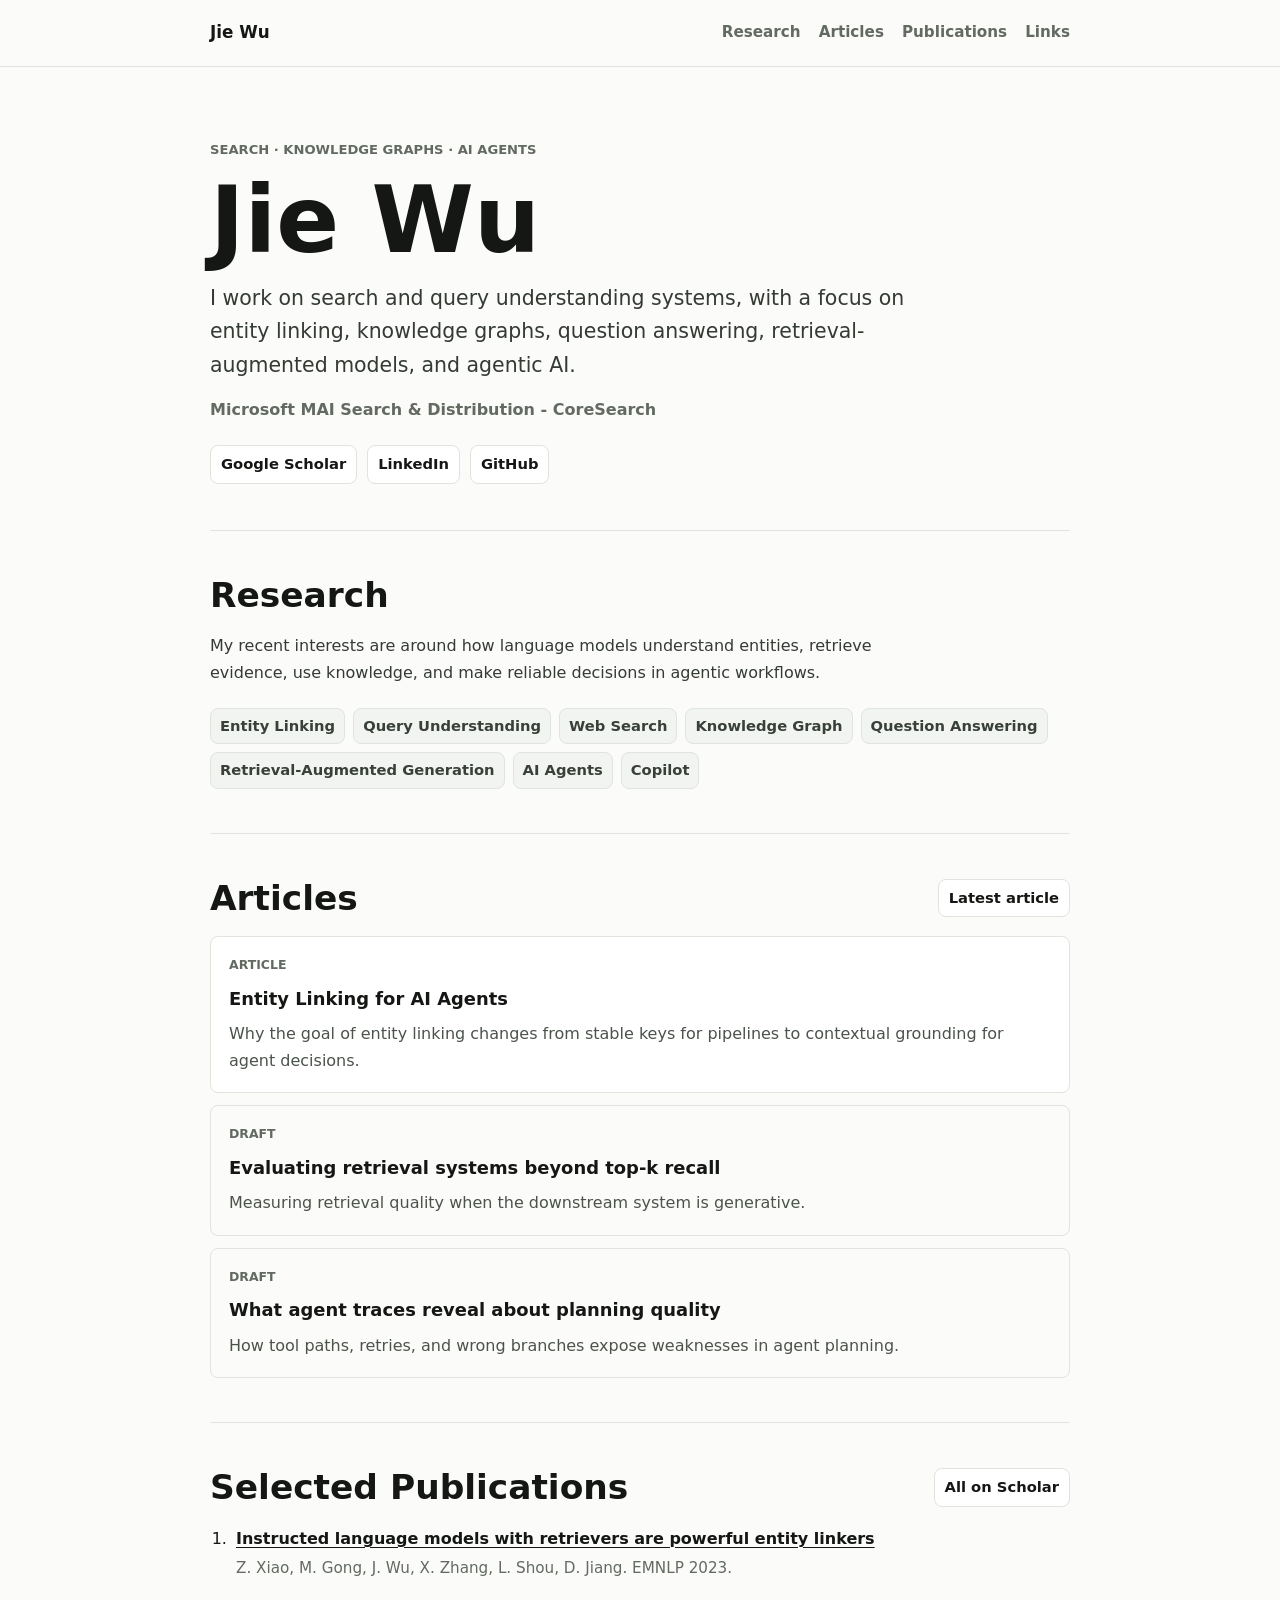
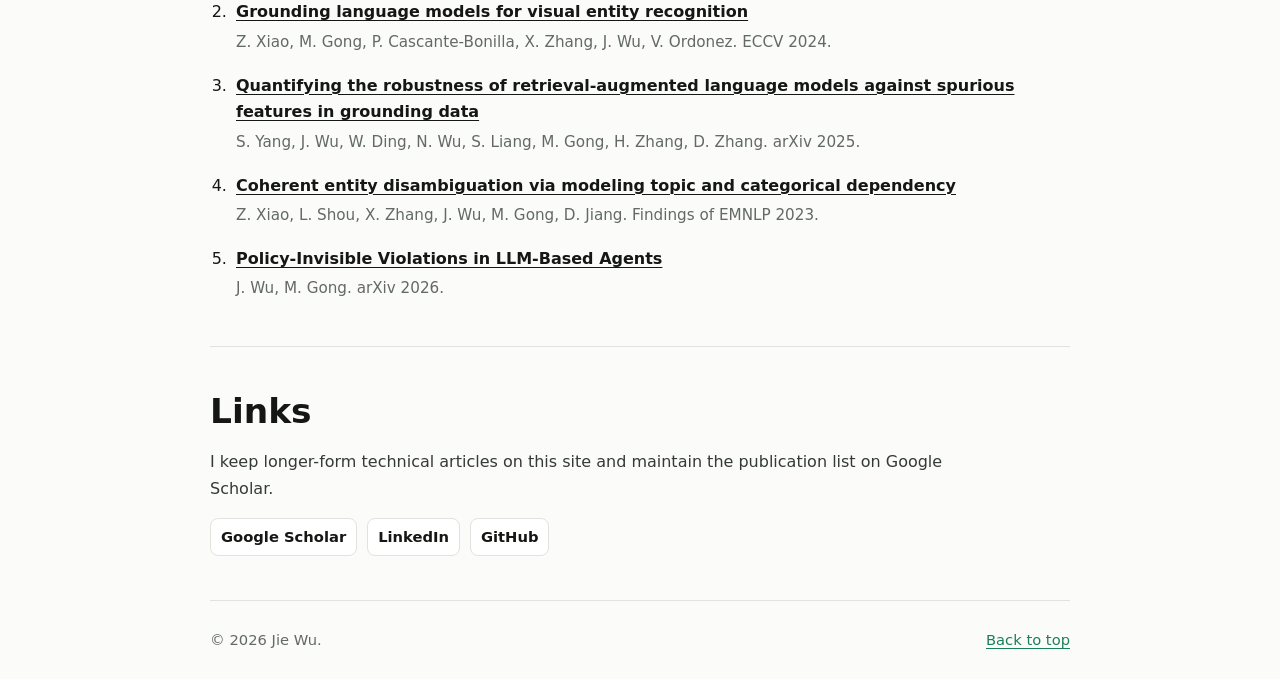
==== commit f1b933fe: "modified homepage" ====
--- a/index.html
+++ b/index.html
@@ -5,17 +5,15 @@
     <meta name="viewport" content="width=device-width, initial-scale=1">
     <meta
       name="description"
-      content="Jie Wu's personal website for AI algorithms, machine learning systems, and research notes."
+      content="Jie Wu's personal website for search, query understanding, entity linking, knowledge graphs, and AI agents."
     >
-    <meta property="og:title" content="Jie Wu | AI Algorithms">
+    <meta property="og:title" content="Jie Wu">
     <meta
       property="og:description"
-      content="AI algorithms, model evaluation, retrieval systems, and research-driven engineering."
+      content="Search, query understanding, entity linking, knowledge graphs, and AI agents."
     >
     <meta property="og:type" content="website">
-    <meta property="og:image" content="assets/hero-ai.png">
-    <title>Jie Wu | AI Algorithms</title>
-    <link rel="preload" href="assets/hero-ai.png" as="image">
+    <title>Jie Wu</title>
     <link rel="stylesheet" href="styles.css">
   </head>
   <body>
@@ -23,10 +21,7 @@
 
     <header class="site-header" data-header>
       <nav class="nav" aria-label="Primary navigation">
-        <a class="brand" href="#top" aria-label="Back to homepage">
-          <span class="brand-mark" aria-hidden="true">JW</span>
-          <span class="brand-text">Jie Wu</span>
-        </a>
+        <a class="brand" href="#top" aria-label="Back to homepage">Jie Wu</a>
 
         <button class="nav-toggle" type="button" aria-expanded="false" aria-controls="nav-links">
           <span class="sr-only">Open navigation</span>
@@ -36,276 +31,132 @@
         </button>
 
         <div class="nav-links" id="nav-links">
-          <a href="#about">About</a>
-          <a href="#work">Work</a>
+          <a href="#research">Research</a>
+          <a href="#articles">Articles</a>
           <a href="#publications">Publications</a>
-          <a href="#stack">Stack</a>
-          <a href="#notes">Notes</a>
-          <a href="#contact">Contact</a>
+          <a href="#links">Links</a>
         </div>
       </nav>
     </header>
 
-    <main id="main">
-      <section class="hero" id="top" aria-labelledby="hero-title">
-        <img class="hero-image" src="assets/hero-ai.png" alt="Abstract neural network and tensor-grid visualization">
-        <div class="hero-scrim" aria-hidden="true"></div>
-        <div class="hero-grid" aria-hidden="true"></div>
-
-        <div class="hero-content">
-          <p class="eyebrow">AI Algorithms & Learning Systems</p>
-          <h1 id="hero-title">Jie Wu</h1>
-          <p class="hero-copy">
-            I build algorithmic systems that turn noisy data into reliable decisions:
-            retrieval, evaluation, model diagnostics, and human-centered AI workflows.
-          </p>
-          <div class="hero-actions" aria-label="Primary actions">
-            <a class="button primary" href="#work">Explore Work</a>
-            <a class="button secondary" href="https://scholar.google.ca/citations?user=ukg-yzsAAAAJ">Google Scholar</a>
-          </div>
-          <dl class="hero-stats" aria-label="Profile summary">
-            <div>
-              <dt>Focus</dt>
-              <dd>Query Understanding</dd>
-            </div>
-            <div>
-              <dt>Methods</dt>
-              <dd>EL · RAG · Agents</dd>
-            </div>
-            <div>
-              <dt>Profile</dt>
-              <dd>Microsoft MAI Search</dd>
-            </div>
-          </dl>
+    <main class="page" id="main">
+      <section class="intro" id="top" aria-labelledby="intro-title">
+        <p class="eyebrow">Search · Knowledge Graphs · AI Agents</p>
+        <h1 id="intro-title">Jie Wu</h1>
+        <p class="lede">
+          I work on search and query understanding systems, with a focus on entity linking,
+          knowledge graphs, question answering, retrieval-augmented models, and agentic AI.
+        </p>
+        <p class="affiliation">Microsoft MAI Search & Distribution - CoreSearch</p>
+        <div class="link-row" aria-label="Profile links">
+          <a href="https://scholar.google.ca/citations?user=ukg-yzsAAAAJ">Google Scholar</a>
+          <a href="https://www.linkedin.com/in/jiewu-ecnu/">LinkedIn</a>
+          <a href="https://github.com/jiewuecnu-wq">GitHub</a>
         </div>
       </section>
 
-      <section class="section intro-band" id="about" aria-labelledby="about-title">
-        <div class="section-inner two-column">
-          <div>
-            <p class="section-kicker">About</p>
-            <h2 id="about-title">Algorithms should be measurable, inspectable, and useful in the loop.</h2>
+      <section class="section" id="research" aria-labelledby="research-title">
+        <h2 id="research-title">Research</h2>
+        <p>
+          My recent interests are around how language models understand entities, retrieve
+          evidence, use knowledge, and make reliable decisions in agentic workflows.
+        </p>
+        <ul class="tag-list" aria-label="Research topics">
+          <li>Entity Linking</li>
+          <li>Query Understanding</li>
+          <li>Web Search</li>
+          <li>Knowledge Graph</li>
+          <li>Question Answering</li>
+          <li>Retrieval-Augmented Generation</li>
+          <li>AI Agents</li>
+          <li>Copilot</li>
+        </ul>
+      </section>
+
+      <section class="section" id="articles" aria-labelledby="articles-title">
+        <div class="section-heading">
+          <h2 id="articles-title">Articles</h2>
+          <a href="articles/entity-linking-for-ai-agents.html">Latest article</a>
+        </div>
+
+        <div class="note-list">
+          <a class="note-item" href="articles/entity-linking-for-ai-agents.html">
+            <span>Article</span>
+            <strong>Entity Linking for AI Agents</strong>
+            <p>
+              Why the goal of entity linking changes from stable keys for pipelines to
+              contextual grounding for agent decisions.
+            </p>
+          </a>
+          <div class="note-item muted">
+            <span>Draft</span>
+            <strong>Evaluating retrieval systems beyond top-k recall</strong>
+            <p>Measuring retrieval quality when the downstream system is generative.</p>
           </div>
-          <div class="prose">
-            <p>
-              I work on search, query understanding, knowledge graphs, entity linking, question
-              answering, and agentic AI systems. My sweet spot is turning a promising model behavior
-              into a system that can be evaluated, debugged, shipped, and improved.
-            </p>
-            <p>
-              This site is structured as an AI-focused portfolio: selected algorithmic projects,
-              technical interests, and notes on building trustworthy learning systems.
-            </p>
+          <div class="note-item muted">
+            <span>Draft</span>
+            <strong>What agent traces reveal about planning quality</strong>
+            <p>How tool paths, retries, and wrong branches expose weaknesses in agent planning.</p>
           </div>
         </div>
       </section>
 
-      <section class="section" id="work" aria-labelledby="work-title">
-        <div class="section-inner">
-          <div class="section-heading">
-            <div>
-              <p class="section-kicker">Selected Work</p>
-              <h2 id="work-title">Algorithmic projects</h2>
-            </div>
-            <a class="text-link" href="https://github.com/jwu10">View GitHub</a>
-          </div>
+      <section class="section" id="publications" aria-labelledby="publications-title">
+        <div class="section-heading">
+          <h2 id="publications-title">Selected Publications</h2>
+          <a href="https://scholar.google.ca/citations?user=ukg-yzsAAAAJ">All on Scholar</a>
+        </div>
 
-          <div class="project-grid">
-            <article class="project-card">
-              <div class="project-meta">
-                <span>01</span>
-                <span>Retrieval</span>
-              </div>
-              <h3>Adaptive retrieval evaluator</h3>
-              <p>
-                A benchmark harness for measuring recall quality, citation grounding,
-                latency, and failure modes across retrieval-augmented generation pipelines.
-              </p>
-              <a href="#" aria-label="Open adaptive retrieval evaluator project">Project brief</a>
-            </article>
-
-            <article class="project-card accent">
-              <div class="project-meta">
-                <span>02</span>
-                <span>Agents</span>
-              </div>
-              <h3>Multi-agent planning lab</h3>
-              <p>
-                Experiments for decomposing ambiguous goals, comparing planner traces,
-                and scoring whether autonomous steps actually reduce task uncertainty.
-              </p>
-              <a href="#" aria-label="Open multi-agent planning lab project">Project brief</a>
-            </article>
-
-            <article class="project-card dark">
-              <div class="project-meta">
-                <span>03</span>
-                <span>Diagnostics</span>
-              </div>
-              <h3>Model behavior toolkit</h3>
-              <p>
-                Lightweight dashboards for drift checks, prompt regression tests,
-                confidence buckets, and human review queues.
-              </p>
-              <a href="#" aria-label="Open model behavior toolkit project">Project brief</a>
-            </article>
-          </div>
-        </div>
+        <ol class="publication-list">
+          <li>
+            <a href="https://scholar.google.ca/citations?view_op=view_citation&hl=en&user=ukg-yzsAAAAJ&citation_for_view=ukg-yzsAAAAJ:UebtZRa9Y70C">
+              Instructed language models with retrievers are powerful entity linkers
+            </a>
+            <span>Z. Xiao, M. Gong, J. Wu, X. Zhang, L. Shou, D. Jiang. EMNLP 2023.</span>
+          </li>
+          <li>
+            <a href="https://scholar.google.ca/citations?view_op=view_citation&hl=en&user=ukg-yzsAAAAJ&citation_for_view=ukg-yzsAAAAJ:mVmsd5A6BfQC">
+              Grounding language models for visual entity recognition
+            </a>
+            <span>Z. Xiao, M. Gong, P. Cascante-Bonilla, X. Zhang, J. Wu, V. Ordonez. ECCV 2024.</span>
+          </li>
+          <li>
+            <a href="https://scholar.google.ca/citations?view_op=view_citation&hl=en&user=ukg-yzsAAAAJ&citation_for_view=ukg-yzsAAAAJ:roLk4NBRz8UC">
+              Quantifying the robustness of retrieval-augmented language models against spurious features in grounding data
+            </a>
+            <span>S. Yang, J. Wu, W. Ding, N. Wu, S. Liang, M. Gong, H. Zhang, D. Zhang. arXiv 2025.</span>
+          </li>
+          <li>
+            <a href="https://scholar.google.ca/citations?view_op=view_citation&hl=en&user=ukg-yzsAAAAJ&citation_for_view=ukg-yzsAAAAJ:Se3iqnhoufwC">
+              Coherent entity disambiguation via modeling topic and categorical dependency
+            </a>
+            <span>Z. Xiao, L. Shou, X. Zhang, J. Wu, M. Gong, D. Jiang. Findings of EMNLP 2023.</span>
+          </li>
+          <li>
+            <a href="https://scholar.google.ca/citations?view_op=view_citation&hl=en&user=ukg-yzsAAAAJ&citation_for_view=ukg-yzsAAAAJ:9ZlFYXVOiuMC">
+              Policy-Invisible Violations in LLM-Based Agents
+            </a>
+            <span>J. Wu, M. Gong. arXiv 2026.</span>
+          </li>
+        </ol>
       </section>
 
-      <section class="section publications-band" id="publications" aria-labelledby="publications-title">
-        <div class="section-inner">
-          <div class="section-heading">
-            <div>
-              <p class="section-kicker">Academic Profile</p>
-              <h2 id="publications-title">Research and publications</h2>
-            </div>
-            <div class="profile-links" aria-label="Academic profile links">
-              <a class="text-link" href="https://scholar.google.ca/citations?user=ukg-yzsAAAAJ">Google Scholar</a>
-              <a class="text-link" href="https://www.linkedin.com/in/jiewu-ecnu/">LinkedIn</a>
-            </div>
-          </div>
-
-          <div class="research-profile">
-            <div class="profile-panel">
-              <span class="profile-label">Affiliation</span>
-              <h3>Microsoft MAI Search & Distribution - CoreSearch</h3>
-              <p>
-                Research interests across Copilot, question answering, web search, knowledge graphs,
-                and query understanding.
-              </p>
-            </div>
-            <div class="topic-cloud" aria-label="Research topics">
-              <span>Copilot</span>
-              <span>Question Answering</span>
-              <span>Web Search</span>
-              <span>Knowledge Graph</span>
-              <span>Query Understanding</span>
-              <span>Entity Linking</span>
-              <span>RAG</span>
-              <span>AI Agents</span>
-            </div>
-          </div>
-
-          <div class="publication-list" aria-label="Selected publications">
-            <article class="publication-item">
-              <div>
-                <h3>Instructed language models with retrievers are powerful entity linkers</h3>
-                <p>Z. Xiao, M. Gong, J. Wu, X. Zhang, L. Shou, D. Jiang</p>
-                <span>EMNLP 2023</span>
-              </div>
-              <a href="https://scholar.google.ca/citations?view_op=view_citation&hl=en&user=ukg-yzsAAAAJ&citation_for_view=ukg-yzsAAAAJ:UebtZRa9Y70C">View</a>
-            </article>
-
-            <article class="publication-item">
-              <div>
-                <h3>Grounding language models for visual entity recognition</h3>
-                <p>Z. Xiao, M. Gong, P. Cascante-Bonilla, X. Zhang, J. Wu, V. Ordonez</p>
-                <span>ECCV 2024</span>
-              </div>
-              <a href="https://scholar.google.ca/citations?view_op=view_citation&hl=en&user=ukg-yzsAAAAJ&citation_for_view=ukg-yzsAAAAJ:mVmsd5A6BfQC">View</a>
-            </article>
-
-            <article class="publication-item">
-              <div>
-                <h3>Quantifying the robustness of retrieval-augmented language models against spurious features in grounding data</h3>
-                <p>S. Yang, J. Wu, W. Ding, N. Wu, S. Liang, M. Gong, H. Zhang, D. Zhang</p>
-                <span>arXiv 2025</span>
-              </div>
-              <a href="https://scholar.google.ca/citations?view_op=view_citation&hl=en&user=ukg-yzsAAAAJ&citation_for_view=ukg-yzsAAAAJ:roLk4NBRz8UC">View</a>
-            </article>
-
-            <article class="publication-item">
-              <div>
-                <h3>Coherent entity disambiguation via modeling topic and categorical dependency</h3>
-                <p>Z. Xiao, L. Shou, X. Zhang, J. Wu, M. Gong, D. Jiang</p>
-                <span>Findings of EMNLP 2023</span>
-              </div>
-              <a href="https://scholar.google.ca/citations?view_op=view_citation&hl=en&user=ukg-yzsAAAAJ&citation_for_view=ukg-yzsAAAAJ:Se3iqnhoufwC">View</a>
-            </article>
-
-            <article class="publication-item">
-              <div>
-                <h3>Policy-Invisible Violations in LLM-Based Agents</h3>
-                <p>J. Wu, M. Gong</p>
-                <span>arXiv 2026</span>
-              </div>
-              <a href="https://scholar.google.ca/citations?view_op=view_citation&hl=en&user=ukg-yzsAAAAJ&citation_for_view=ukg-yzsAAAAJ:9ZlFYXVOiuMC">View</a>
-            </article>
-          </div>
-        </div>
-      </section>
-
-      <section class="section stack-band" id="stack" aria-labelledby="stack-title">
-        <div class="section-inner">
-          <div class="section-heading">
-            <div>
-              <p class="section-kicker">Technical Stack</p>
-              <h2 id="stack-title">Signals I care about</h2>
-            </div>
-          </div>
-
-          <div class="signal-grid">
-            <article class="signal-card">
-              <span>Representation</span>
-              <p>Embeddings, semantic search, reranking, clustering, and feature attribution.</p>
-            </article>
-            <article class="signal-card">
-              <span>Evaluation</span>
-              <p>Offline suites, adversarial cases, rubric design, and longitudinal monitoring.</p>
-            </article>
-            <article class="signal-card">
-              <span>Reliability</span>
-              <p>Guardrails, uncertainty estimates, model traces, and production feedback loops.</p>
-            </article>
-            <article class="signal-card">
-              <span>Interfaces</span>
-              <p>AI tools that reveal state, support correction, and keep humans in control.</p>
-            </article>
-          </div>
-        </div>
-      </section>
-
-      <section class="section" id="notes" aria-labelledby="notes-title">
-        <div class="section-inner">
-          <div class="section-heading">
-            <div>
-              <p class="section-kicker">Research Notes</p>
-              <h2 id="notes-title">Writing in progress</h2>
-            </div>
-          </div>
-
-          <div class="writing-list">
-            <a class="writing-item" href="articles/entity-linking-for-ai-agents.html">
-              <span>Entity Linking for AI Agents</span>
-              <small>Agents</small>
-            </a>
-            <a class="writing-item" href="#">
-              <span>Evaluating retrieval systems beyond top-k recall</span>
-              <small>Evaluation</small>
-            </a>
-            <a class="writing-item" href="#">
-              <span>What agent traces reveal about planning quality</span>
-              <small>Planning</small>
-            </a>
-          </div>
-        </div>
-      </section>
-
-      <section class="contact-section" id="contact" aria-labelledby="contact-title">
-        <div class="contact-inner">
-          <p class="section-kicker">Contact</p>
-          <h2 id="contact-title">Open to algorithmic systems, AI tooling, and research collaborations.</h2>
-          <div class="contact-actions">
-            <a class="button primary" href="mailto:hello@example.com">hello@example.com</a>
-            <a class="button secondary" href="https://github.com/jwu10">GitHub</a>
-          </div>
+      <section class="section" id="links" aria-labelledby="links-title">
+        <h2 id="links-title">Links</h2>
+        <p>
+          I keep longer-form technical articles on this site and maintain the publication list on
+          Google Scholar.
+        </p>
+        <div class="link-row">
+          <a href="https://scholar.google.ca/citations?user=ukg-yzsAAAAJ">Google Scholar</a>
+          <a href="https://www.linkedin.com/in/jiewu-ecnu/">LinkedIn</a>
+          <a href="https://github.com/jiewuecnu-wq">GitHub</a>
         </div>
       </section>
     </main>
 
     <footer class="footer">
-      <p>&copy; <span data-year></span> Jie Wu. Built for GitHub Pages.</p>
+      <p>&copy; <span data-year></span> Jie Wu.</p>
       <a href="#top">Back to top</a>
     </footer>
 
--- a/styles.css
+++ b/styles.css
@@ -1,20 +1,14 @@
 :root {
-  --bg: #f4f7f5;
-  --bg-strong: #e8f1ec;
-  --ink: #07120f;
-  --muted: #66736f;
-  --line: rgba(7, 18, 15, 0.14);
-  --panel: rgba(255, 255, 255, 0.82);
-  --graphite: #07120f;
-  --graphite-2: #0d1d1a;
-  --cyan: #24c6dc;
-  --green: #4ecb71;
-  --amber: #f0b64a;
-  --coral: #ff705c;
-  --white: #ffffff;
-  --shadow: 0 22px 70px rgba(7, 18, 15, 0.16);
+  --bg: #fbfbfa;
+  --paper: #ffffff;
+  --ink: #151714;
+  --muted: #626a62;
+  --soft: #f2f4f1;
+  --line: #dfe4dd;
+  --accent: #1b7f5c;
+  --accent-soft: #e5f3ed;
+  --max-width: 860px;
   --radius: 8px;
-  --max-width: 1120px;
   color-scheme: light;
 }
 
@@ -29,41 +23,31 @@
 body {
   margin: 0;
   min-width: 320px;
-  background:
-    linear-gradient(180deg, rgba(244, 247, 245, 0.96), rgba(255, 255, 255, 0.9)),
-    radial-gradient(circle at 92% 8%, rgba(36, 198, 220, 0.13), transparent 28%),
-    radial-gradient(circle at 8% 42%, rgba(78, 203, 113, 0.12), transparent 26%),
-    var(--bg);
+  background: var(--bg);
   color: var(--ink);
   font-family:
-    Inter,
     ui-sans-serif,
     system-ui,
     -apple-system,
     BlinkMacSystemFont,
     "Segoe UI",
     sans-serif;
-  line-height: 1.6;
+  line-height: 1.65;
 }
 
 body.nav-open {
   overflow: hidden;
 }
 
-body.article-page {
-  background:
-    linear-gradient(180deg, rgba(7, 18, 15, 0.98) 0, rgba(7, 18, 15, 0.98) 580px, rgba(244, 247, 245, 0.98) 580px),
-    var(--bg);
-}
-
 a {
-  color: inherit;
-  text-decoration: none;
-}
-
-img {
-  display: block;
-  max-width: 100%;
+  color: var(--accent);
+  text-decoration-thickness: 1px;
+  text-underline-offset: 3px;
+}
+
+a:hover,
+a:focus-visible {
+  color: #0f5d43;
 }
 
 .skip-link {
@@ -73,10 +57,10 @@
   z-index: 100;
   transform: translateY(-150%);
   border-radius: var(--radius);
-  background: var(--white);
-  color: var(--ink);
-  padding: 10px 14px;
-  transition: transform 180ms ease;
+  background: var(--ink);
+  color: var(--paper);
+  padding: 8px 12px;
+  transition: transform 160ms ease;
 }
 
 .skip-link:focus {
@@ -95,20 +79,9 @@
 }
 
 .site-header {
-  position: fixed;
-  inset: 0 0 auto;
-  z-index: 20;
-  color: var(--white);
-  transition:
-    background-color 180ms ease,
-    box-shadow 180ms ease,
-    backdrop-filter 180ms ease;
-}
-
-.site-header.is-scrolled {
-  background: rgba(7, 18, 15, 0.82);
-  box-shadow: 0 12px 34px rgba(7, 18, 15, 0.24);
-  backdrop-filter: blur(18px);
+  border-bottom: 1px solid var(--line);
+  background: rgba(251, 251, 250, 0.92);
+  backdrop-filter: blur(12px);
 }
 
 .nav {
@@ -116,572 +89,244 @@
   align-items: center;
   justify-content: space-between;
   width: min(100% - 32px, var(--max-width));
-  min-height: 76px;
+  min-height: 66px;
   margin: 0 auto;
-  gap: 24px;
+  gap: 20px;
 }
 
 .brand {
-  display: inline-flex;
+  color: var(--ink);
+  font-size: 1.05rem;
+  font-weight: 760;
+  text-decoration: none;
+}
+
+.nav-links {
+  display: flex;
   align-items: center;
-  gap: 12px;
-  font-weight: 760;
-}
-
-.brand-mark {
-  display: grid;
-  place-items: center;
-  width: 42px;
-  aspect-ratio: 1;
-  border: 1px solid rgba(36, 198, 220, 0.38);
-  border-radius: var(--radius);
-  background:
-    linear-gradient(135deg, rgba(36, 198, 220, 0.22), rgba(78, 203, 113, 0.16)),
-    rgba(255, 255, 255, 0.08);
-  color: var(--white);
-  font-size: 0.86rem;
-  box-shadow: 0 0 28px rgba(36, 198, 220, 0.18);
-}
-
-.brand-text {
-  font-size: 1.02rem;
-}
-
-.nav-links {
-  display: flex;
-  align-items: center;
-  gap: 8px;
-  color: rgba(255, 255, 255, 0.78);
-  font-size: 0.94rem;
-  font-weight: 660;
+  gap: 18px;
+  font-size: 0.95rem;
 }
 
 .nav-links a {
-  border-radius: var(--radius);
-  padding: 10px 12px;
-  transition:
-    background-color 160ms ease,
-    color 160ms ease;
+  color: var(--muted);
+  font-weight: 650;
+  text-decoration: none;
 }
 
 .nav-links a:hover,
 .nav-links a:focus-visible {
-  background: rgba(255, 255, 255, 0.1);
-  color: var(--white);
+  color: var(--ink);
 }
 
 .nav-toggle {
   display: none;
-  width: 44px;
+  width: 40px;
   aspect-ratio: 1;
-  border: 1px solid rgba(255, 255, 255, 0.2);
-  border-radius: var(--radius);
-  background: rgba(255, 255, 255, 0.08);
-  color: var(--white);
+  border: 1px solid var(--line);
+  border-radius: var(--radius);
+  background: var(--paper);
+  color: var(--ink);
 }
 
 .nav-toggle span[aria-hidden="true"] {
   display: block;
-  width: 18px;
+  width: 17px;
   height: 2px;
   margin: 4px auto;
   border-radius: 999px;
   background: currentColor;
 }
 
-.hero {
-  position: relative;
-  display: grid;
-  align-items: end;
-  min-height: 90svh;
-  padding: 132px 0 66px;
-  overflow: hidden;
-  isolation: isolate;
-  background: var(--graphite);
-  color: var(--white);
-}
-
-.hero::after {
-  content: "";
-  position: absolute;
-  inset: auto 0 0;
-  height: 20%;
-  background: linear-gradient(180deg, rgba(244, 247, 245, 0), var(--bg));
-  z-index: -1;
-}
-
-.hero-image {
-  position: absolute;
-  inset: 0;
-  z-index: -4;
-  width: 100%;
-  height: 100%;
-  object-fit: cover;
-}
-
-.hero-scrim {
-  position: absolute;
-  inset: 0;
-  z-index: -3;
-  background:
-    linear-gradient(90deg, rgba(7, 18, 15, 0.94) 0%, rgba(7, 18, 15, 0.76) 38%, rgba(7, 18, 15, 0.22) 78%),
-    linear-gradient(0deg, rgba(7, 18, 15, 0.72), rgba(7, 18, 15, 0.1));
-}
-
-.hero-grid {
-  position: absolute;
-  inset: 0;
-  z-index: -2;
-  opacity: 0.32;
-  background-image:
-    linear-gradient(rgba(36, 198, 220, 0.16) 1px, transparent 1px),
-    linear-gradient(90deg, rgba(36, 198, 220, 0.12) 1px, transparent 1px);
-  background-size: 56px 56px;
-  mask-image: linear-gradient(90deg, rgba(0, 0, 0, 0.76), transparent 70%);
-}
-
-.hero-content {
+.page {
   width: min(100% - 32px, var(--max-width));
   margin: 0 auto;
 }
 
-.eyebrow,
-.section-kicker {
+.intro {
+  padding: 72px 0 46px;
+  border-bottom: 1px solid var(--line);
+}
+
+.eyebrow {
   margin: 0 0 14px;
-  color: var(--coral);
-  font-size: 0.78rem;
-  font-weight: 850;
+  color: var(--muted);
+  font-size: 0.82rem;
+  font-weight: 720;
   letter-spacing: 0;
   text-transform: uppercase;
 }
 
-.hero h1,
-.section h2,
-.contact-section h2 {
-  margin: 0;
-  font-weight: 820;
-  line-height: 1.04;
+h1,
+h2,
+h3,
+p {
+  margin-top: 0;
+}
+
+h1 {
+  margin-bottom: 16px;
+  font-size: clamp(3.2rem, 8vw, 5.8rem);
+  line-height: 0.98;
   letter-spacing: 0;
 }
 
-.hero h1 {
+h2 {
+  margin-bottom: 18px;
+  font-size: clamp(1.55rem, 3vw, 2.15rem);
+  line-height: 1.18;
+  letter-spacing: 0;
+}
+
+.lede {
   max-width: 760px;
-  color: var(--white);
-  font-size: clamp(4rem, 11vw, 8.8rem);
-}
-
-.hero-copy {
-  max-width: 690px;
-  margin: 24px 0 0;
-  color: rgba(255, 255, 255, 0.78);
-  font-size: clamp(1.08rem, 2vw, 1.36rem);
-}
-
-.hero-actions,
-.contact-actions {
+  margin-bottom: 14px;
+  color: #343a34;
+  font-size: clamp(1.08rem, 2vw, 1.28rem);
+}
+
+.affiliation {
+  margin-bottom: 22px;
+  color: var(--muted);
+  font-weight: 650;
+}
+
+.link-row {
   display: flex;
   flex-wrap: wrap;
-  gap: 12px;
-  margin-top: 32px;
-}
-
-.button {
+  gap: 10px;
+}
+
+.link-row a,
+.section-heading a {
   display: inline-flex;
   align-items: center;
-  justify-content: center;
-  min-height: 48px;
-  border: 1px solid transparent;
-  border-radius: var(--radius);
-  padding: 12px 18px;
-  font-weight: 780;
-  transition:
-    transform 160ms ease,
-    box-shadow 160ms ease,
-    background-color 160ms ease,
-    border-color 160ms ease;
-}
-
-.button:hover,
-.button:focus-visible {
-  transform: translateY(-2px);
-}
-
-.button.primary {
-  background: var(--green);
-  color: var(--graphite);
-  box-shadow: 0 14px 30px rgba(78, 203, 113, 0.24);
-}
-
-.button.secondary {
-  border-color: rgba(255, 255, 255, 0.22);
-  background: rgba(255, 255, 255, 0.08);
-  color: var(--white);
-}
-
-.hero-stats {
-  display: grid;
-  grid-template-columns: repeat(3, minmax(0, 1fr));
-  width: min(100%, 820px);
-  margin: 48px 0 0;
-  border: 1px solid rgba(255, 255, 255, 0.16);
-  border-radius: var(--radius);
-  background: rgba(7, 18, 15, 0.58);
-  box-shadow: 0 24px 70px rgba(7, 18, 15, 0.28);
-  backdrop-filter: blur(16px);
-}
-
-.hero-stats div {
-  padding: 18px;
-}
-
-.hero-stats div + div {
-  border-left: 1px solid rgba(255, 255, 255, 0.14);
-}
-
-.hero-stats dt {
-  margin: 0 0 4px;
-  color: rgba(255, 255, 255, 0.56);
-  font-size: 0.78rem;
-  font-weight: 850;
-  text-transform: uppercase;
-}
-
-.hero-stats dd {
-  margin: 0;
-  color: var(--white);
-  font-size: 0.98rem;
-  font-weight: 780;
+  min-height: 34px;
+  border: 1px solid var(--line);
+  border-radius: var(--radius);
+  background: var(--paper);
+  padding: 6px 10px;
+  color: var(--ink);
+  font-size: 0.92rem;
+  font-weight: 680;
+  text-decoration: none;
+}
+
+.link-row a:hover,
+.link-row a:focus-visible,
+.section-heading a:hover,
+.section-heading a:focus-visible {
+  border-color: #b7c5bb;
+  background: var(--accent-soft);
 }
 
 .section {
-  padding: 92px 0;
-}
-
-.section-inner {
-  width: min(100% - 32px, var(--max-width));
-  margin: 0 auto;
-}
-
-.two-column {
-  display: grid;
-  grid-template-columns: minmax(0, 0.9fr) minmax(0, 1fr);
-  gap: 64px;
-  align-items: start;
-}
-
-.section h2 {
-  max-width: 820px;
-  color: var(--ink);
-  font-size: clamp(2rem, 4vw, 3.9rem);
-}
-
-.prose {
-  color: rgba(7, 18, 15, 0.72);
-  font-size: 1.06rem;
-}
-
-.prose p {
-  margin: 0;
-}
-
-.prose p + p {
-  margin-top: 18px;
-}
-
-.intro-band {
-  background:
-    linear-gradient(135deg, rgba(36, 198, 220, 0.12), rgba(78, 203, 113, 0.1)),
-    var(--bg-strong);
-}
-
-.stack-band {
-  background:
-    linear-gradient(135deg, rgba(7, 18, 15, 0.96), rgba(13, 29, 26, 0.94)),
-    var(--graphite);
-  color: var(--white);
-}
-
-.stack-band h2 {
-  color: var(--white);
+  padding: 44px 0;
+  border-bottom: 1px solid var(--line);
+}
+
+.section > p {
+  max-width: 740px;
+  color: #343a34;
 }
 
 .section-heading {
-  display: flex;
-  align-items: end;
-  justify-content: space-between;
-  gap: 24px;
-  margin-bottom: 34px;
-}
-
-.text-link {
-  display: inline-flex;
-  align-items: center;
-  min-height: 40px;
-  border-bottom: 2px solid var(--green);
-  color: var(--graphite-2);
-  font-weight: 820;
-}
-
-.profile-links {
-  display: flex;
-  flex-wrap: wrap;
-  gap: 18px;
-}
-
-.project-grid,
-.signal-grid {
-  display: grid;
-  grid-template-columns: repeat(3, minmax(0, 1fr));
-  gap: 18px;
-}
-
-.publications-band {
-  background:
-    linear-gradient(135deg, rgba(36, 198, 220, 0.08), rgba(78, 203, 113, 0.08)),
-    #f8fbfa;
-}
-
-.research-profile {
-  display: grid;
-  grid-template-columns: minmax(0, 0.9fr) minmax(0, 1.1fr);
-  gap: 18px;
-  margin-bottom: 24px;
-}
-
-.profile-panel,
-.publication-item {
-  border: 1px solid var(--line);
-  border-radius: var(--radius);
-  background: rgba(255, 255, 255, 0.86);
-  box-shadow: 0 16px 44px rgba(7, 18, 15, 0.07);
-}
-
-.profile-panel {
-  padding: 24px;
-}
-
-.profile-label {
-  color: var(--coral);
-  font-size: 0.78rem;
-  font-weight: 860;
-  text-transform: uppercase;
-}
-
-.profile-panel h3 {
-  margin: 52px 0 12px;
-  font-size: 1.48rem;
-  line-height: 1.18;
-}
-
-.profile-panel p {
-  margin: 0;
-  color: rgba(7, 18, 15, 0.68);
-}
-
-.topic-cloud {
-  display: flex;
-  flex-wrap: wrap;
-  align-content: flex-start;
-  gap: 10px;
-  border: 1px solid var(--line);
-  border-radius: var(--radius);
-  background:
-    linear-gradient(135deg, rgba(7, 18, 15, 0.94), rgba(13, 29, 26, 0.9)),
-    var(--graphite);
-  padding: 22px;
-}
-
-.topic-cloud span {
-  border: 1px solid rgba(255, 255, 255, 0.16);
-  border-radius: var(--radius);
-  background: rgba(255, 255, 255, 0.07);
-  color: rgba(255, 255, 255, 0.82);
-  padding: 8px 10px;
-  font-size: 0.88rem;
-  font-weight: 760;
-}
-
-.publication-list {
-  display: grid;
-  gap: 12px;
-}
-
-.publication-item {
-  display: grid;
-  grid-template-columns: minmax(0, 1fr) auto;
-  gap: 18px;
-  align-items: center;
-  padding: 20px 22px;
-}
-
-.publication-item h3 {
-  margin: 0 0 8px;
-  font-size: 1.1rem;
-  line-height: 1.28;
-}
-
-.publication-item p {
-  margin: 0 0 8px;
-  color: rgba(7, 18, 15, 0.62);
-}
-
-.publication-item span {
-  color: #0f7a59;
-  font-size: 0.82rem;
-  font-weight: 820;
-  text-transform: uppercase;
-}
-
-.publication-item a {
-  border-bottom: 2px solid var(--green);
-  font-weight: 820;
-}
-
-.project-card,
-.signal-card {
-  border-radius: var(--radius);
-}
-
-.project-card {
-  display: flex;
-  flex-direction: column;
-  min-height: 382px;
-  border: 1px solid var(--line);
-  background: var(--white);
-  padding: 24px;
-  box-shadow: 0 16px 44px rgba(7, 18, 15, 0.08);
-}
-
-.project-card.accent {
-  background:
-    linear-gradient(135deg, rgba(36, 198, 220, 0.11), rgba(255, 255, 255, 0.86)),
-    #eefafd;
-}
-
-.project-card.dark {
-  background:
-    linear-gradient(135deg, rgba(36, 198, 220, 0.12), rgba(78, 203, 113, 0.1)),
-    var(--graphite-2);
-  color: var(--white);
-}
-
-.project-meta {
-  display: flex;
-  justify-content: space-between;
-  gap: 16px;
-  color: var(--muted);
-  font-size: 0.78rem;
-  font-weight: 860;
-  text-transform: uppercase;
-}
-
-.project-card.dark .project-meta,
-.project-card.dark p {
-  color: rgba(255, 255, 255, 0.7);
-}
-
-.project-card h3 {
-  margin: auto 0 14px;
-  font-size: 1.58rem;
-  line-height: 1.18;
-}
-
-.project-card p {
-  margin: 0;
-  color: rgba(7, 18, 15, 0.68);
-}
-
-.project-card a {
-  align-self: flex-start;
-  margin-top: 30px;
-  border-bottom: 2px solid currentColor;
-  font-weight: 820;
-}
-
-.signal-grid {
-  grid-template-columns: repeat(4, minmax(0, 1fr));
-}
-
-.signal-card {
-  min-height: 238px;
-  border: 1px solid rgba(255, 255, 255, 0.13);
-  background:
-    linear-gradient(180deg, rgba(255, 255, 255, 0.08), rgba(255, 255, 255, 0.03));
-  padding: 22px;
-}
-
-.signal-card span {
-  color: var(--green);
-  font-size: 0.8rem;
-  font-weight: 860;
-  text-transform: uppercase;
-}
-
-.signal-card p {
-  margin: 72px 0 0;
-  color: rgba(255, 255, 255, 0.72);
-}
-
-.writing-list {
-  display: grid;
-  border-top: 1px solid var(--line);
-}
-
-.writing-item {
   display: flex;
   align-items: center;
   justify-content: space-between;
   gap: 18px;
-  min-height: 82px;
-  border-bottom: 1px solid var(--line);
-  color: var(--ink);
-  font-size: 1.18rem;
-  font-weight: 780;
-  transition:
-    color 160ms ease,
-    padding-left 160ms ease;
-}
-
-.writing-item:hover,
-.writing-item:focus-visible {
-  padding-left: 10px;
-  color: #0f7a59;
-}
-
-.writing-item small {
+  margin-bottom: 18px;
+}
+
+.section-heading h2 {
+  margin-bottom: 0;
+}
+
+.tag-list {
+  display: flex;
+  flex-wrap: wrap;
+  gap: 8px;
+  margin: 22px 0 0;
+  padding: 0;
+  list-style: none;
+}
+
+.tag-list li {
+  border: 1px solid var(--line);
+  border-radius: var(--radius);
+  background: var(--soft);
+  padding: 5px 9px;
+  color: #394039;
+  font-size: 0.92rem;
+  font-weight: 640;
+}
+
+.note-list {
+  display: grid;
+  gap: 12px;
+}
+
+.note-item {
+  display: block;
+  border: 1px solid var(--line);
+  border-radius: var(--radius);
+  background: var(--paper);
+  padding: 18px;
+  color: var(--ink);
+  text-decoration: none;
+}
+
+.note-item:hover,
+.note-item:focus-visible {
+  border-color: #b7c5bb;
+  background: #fcfdfc;
+}
+
+.note-item span {
+  display: block;
+  margin-bottom: 8px;
   color: var(--muted);
   font-size: 0.78rem;
-  font-weight: 860;
+  font-weight: 760;
   text-transform: uppercase;
 }
 
-.contact-section {
-  padding: 104px 0;
-  background:
-    linear-gradient(135deg, rgba(36, 198, 220, 0.08), rgba(78, 203, 113, 0.1)),
-    var(--graphite);
-  color: var(--white);
-}
-
-.contact-inner {
-  width: min(100% - 32px, 900px);
-  margin: 0 auto;
-  text-align: center;
-}
-
-.contact-section h2 {
-  color: var(--white);
-  font-size: clamp(2rem, 4.6vw, 4.2rem);
-}
-
-.contact-actions {
-  justify-content: center;
-}
-
-.contact-section .button.secondary {
-  border-color: rgba(255, 255, 255, 0.22);
-  background: rgba(255, 255, 255, 0.08);
-  color: var(--white);
+.note-item strong {
+  display: block;
+  margin-bottom: 8px;
+  font-size: 1.12rem;
+}
+
+.note-item p {
+  margin-bottom: 0;
+  color: #4b534b;
+}
+
+.note-item.muted {
+  background: transparent;
+}
+
+.publication-list {
+  display: grid;
+  gap: 18px;
+  margin: 0;
+  padding-left: 22px;
+}
+
+.publication-list li {
+  padding-left: 4px;
+}
+
+.publication-list a {
+  color: var(--ink);
+  font-weight: 720;
+}
+
+.publication-list span {
+  display: block;
+  margin-top: 4px;
+  color: var(--muted);
+  font-size: 0.95rem;
 }
 
 .footer {
@@ -690,7 +335,7 @@
   justify-content: space-between;
   gap: 18px;
   width: min(100% - 32px, var(--max-width));
-  min-height: 84px;
+  min-height: 78px;
   margin: 0 auto;
   color: var(--muted);
   font-size: 0.92rem;
@@ -700,132 +345,100 @@
   margin: 0;
 }
 
-.footer a {
-  font-weight: 820;
+.article-page .page {
+  width: min(100% - 32px, 780px);
 }
 
 .article {
-  width: min(100% - 32px, 920px);
-  margin: 0 auto;
-  padding: 132px 0 76px;
-}
-
-.article-hero {
-  color: var(--white);
+  padding: 54px 0;
 }
 
 .back-link {
-  display: inline-flex;
+  display: inline-block;
   margin-bottom: 34px;
-  border-bottom: 2px solid rgba(78, 203, 113, 0.85);
-  color: rgba(255, 255, 255, 0.82);
-  font-weight: 780;
-}
-
-.article-hero h1 {
-  max-width: 900px;
-  margin: 0;
-  color: var(--white);
-  font-size: clamp(2.8rem, 7vw, 5.9rem);
-  font-weight: 830;
-  line-height: 1.02;
-  letter-spacing: 0;
+  font-size: 0.95rem;
+}
+
+.article-header {
+  padding-bottom: 28px;
+  border-bottom: 1px solid var(--line);
+}
+
+.article-header h1 {
+  margin-bottom: 18px;
+  font-size: clamp(2.4rem, 7vw, 4.6rem);
+  line-height: 1.03;
 }
 
 .article-subtitle {
-  max-width: 780px;
-  margin: 26px 0 0;
-  color: rgba(255, 255, 255, 0.76);
-  font-size: clamp(1.08rem, 2vw, 1.34rem);
+  max-width: 720px;
+  margin-bottom: 18px;
+  color: #3c443d;
+  font-size: clamp(1.06rem, 2vw, 1.25rem);
 }
 
 .article-meta {
   display: flex;
   flex-wrap: wrap;
-  gap: 10px;
-  margin-top: 30px;
+  gap: 8px;
 }
 
 .article-meta span {
-  border: 1px solid rgba(255, 255, 255, 0.16);
-  border-radius: var(--radius);
-  background: rgba(255, 255, 255, 0.08);
-  padding: 8px 10px;
-  color: rgba(255, 255, 255, 0.72);
-  font-size: 0.84rem;
-  font-weight: 760;
+  border: 1px solid var(--line);
+  border-radius: var(--radius);
+  background: var(--soft);
+  padding: 4px 8px;
+  color: var(--muted);
+  font-size: 0.82rem;
+  font-weight: 680;
 }
 
 .article-body {
-  margin-top: 76px;
-  border: 1px solid var(--line);
-  border-radius: var(--radius);
-  background: rgba(255, 255, 255, 0.92);
-  box-shadow: 0 24px 70px rgba(7, 18, 15, 0.1);
-  padding: clamp(28px, 5vw, 58px);
+  padding-top: 34px;
 }
 
 .article-body p,
 .article-body li {
-  color: rgba(7, 18, 15, 0.76);
-  font-size: 1.08rem;
+  color: #2f352f;
+  font-size: 1.04rem;
 }
 
 .article-body p {
-  margin: 0;
-}
-
-.article-body p + p,
-.article-body ul + p,
-.article-body p + ul {
-  margin-top: 18px;
+  margin-bottom: 18px;
 }
 
 .article-body h2 {
-  margin: 48px 0 16px;
-  color: var(--ink);
-  font-size: clamp(1.8rem, 3vw, 2.55rem);
-  line-height: 1.1;
-  letter-spacing: 0;
-}
-
-.article-body h2:first-child {
-  margin-top: 0;
+  margin-top: 42px;
+  margin-bottom: 14px;
 }
 
 .article-body ul {
   display: grid;
-  gap: 10px;
-  margin-bottom: 0;
+  gap: 8px;
+  margin: 0 0 18px;
   padding-left: 24px;
 }
 
 .article-body li::marker {
-  color: #0f8f67;
-}
-
-@media (max-width: 960px) {
-  .signal-grid {
-    grid-template-columns: repeat(2, minmax(0, 1fr));
-  }
-}
-
-@media (max-width: 860px) {
+  color: var(--accent);
+}
+
+@media (max-width: 700px) {
   .nav-toggle {
     display: block;
   }
 
   .nav-links {
     position: fixed;
-    inset: 76px 16px auto;
+    inset: 72px 16px auto;
     display: grid;
     gap: 4px;
-    border: 1px solid rgba(255, 255, 255, 0.14);
+    border: 1px solid var(--line);
     border-radius: var(--radius);
-    background: rgba(7, 18, 15, 0.94);
+    background: var(--paper);
     padding: 10px;
-    box-shadow: var(--shadow);
-    transform: translateY(-16px);
+    box-shadow: 0 18px 45px rgba(21, 23, 20, 0.12);
+    transform: translateY(-12px);
     opacity: 0;
     pointer-events: none;
     transition:
@@ -839,109 +452,24 @@
     pointer-events: auto;
   }
 
-  .hero {
-    min-height: auto;
-    padding: 118px 0 54px;
-  }
-
-  .hero-scrim {
-    background:
-      linear-gradient(90deg, rgba(7, 18, 15, 0.96), rgba(7, 18, 15, 0.68)),
-      linear-gradient(0deg, rgba(7, 18, 15, 0.76), rgba(7, 18, 15, 0.18));
-  }
-
-  .hero h1 {
-    font-size: clamp(3.4rem, 18vw, 5.6rem);
-  }
-
-  .hero-stats,
-  .two-column,
-  .project-grid,
-  .research-profile {
-    grid-template-columns: 1fr;
-  }
-
-  .hero-stats div + div {
-    border-top: 1px solid rgba(255, 255, 255, 0.14);
-    border-left: 0;
-  }
-
-  .section {
-    padding: 70px 0;
+  .nav-links a {
+    padding: 8px 10px;
+  }
+
+  .intro {
+    padding-top: 54px;
   }
 
   .section-heading {
-    align-items: start;
+    align-items: flex-start;
     flex-direction: column;
-  }
-
-  .project-card {
-    min-height: 300px;
-  }
-}
-
-@media (max-width: 620px) {
-  .nav {
-    width: min(100% - 24px, var(--max-width));
-  }
-
-  .brand-text {
-    display: none;
-  }
-
-  .hero-content,
-  .section-inner,
-  .contact-inner,
-  .footer {
-    width: min(100% - 24px, var(--max-width));
-  }
-
-  .hero-actions,
-  .contact-actions {
-    flex-direction: column;
-  }
-
-  .button {
-    width: 100%;
-  }
-
-  .signal-grid {
-    grid-template-columns: 1fr;
-  }
-
-  .signal-card {
-    min-height: 190px;
-  }
-
-  .signal-card p {
-    margin-top: 46px;
-  }
-
-  .writing-item {
-    align-items: start;
-    flex-direction: column;
-    justify-content: center;
-    min-height: 104px;
-  }
-
-  .publication-item {
-    grid-template-columns: 1fr;
   }
 
   .footer {
     flex-direction: column;
     align-items: flex-start;
     justify-content: center;
-    padding: 24px 0;
-  }
-
-  .article {
-    width: min(100% - 24px, 920px);
-    padding-top: 112px;
-  }
-
-  .article-body {
-    margin-top: 54px;
+    padding: 20px 0;
   }
 }
 
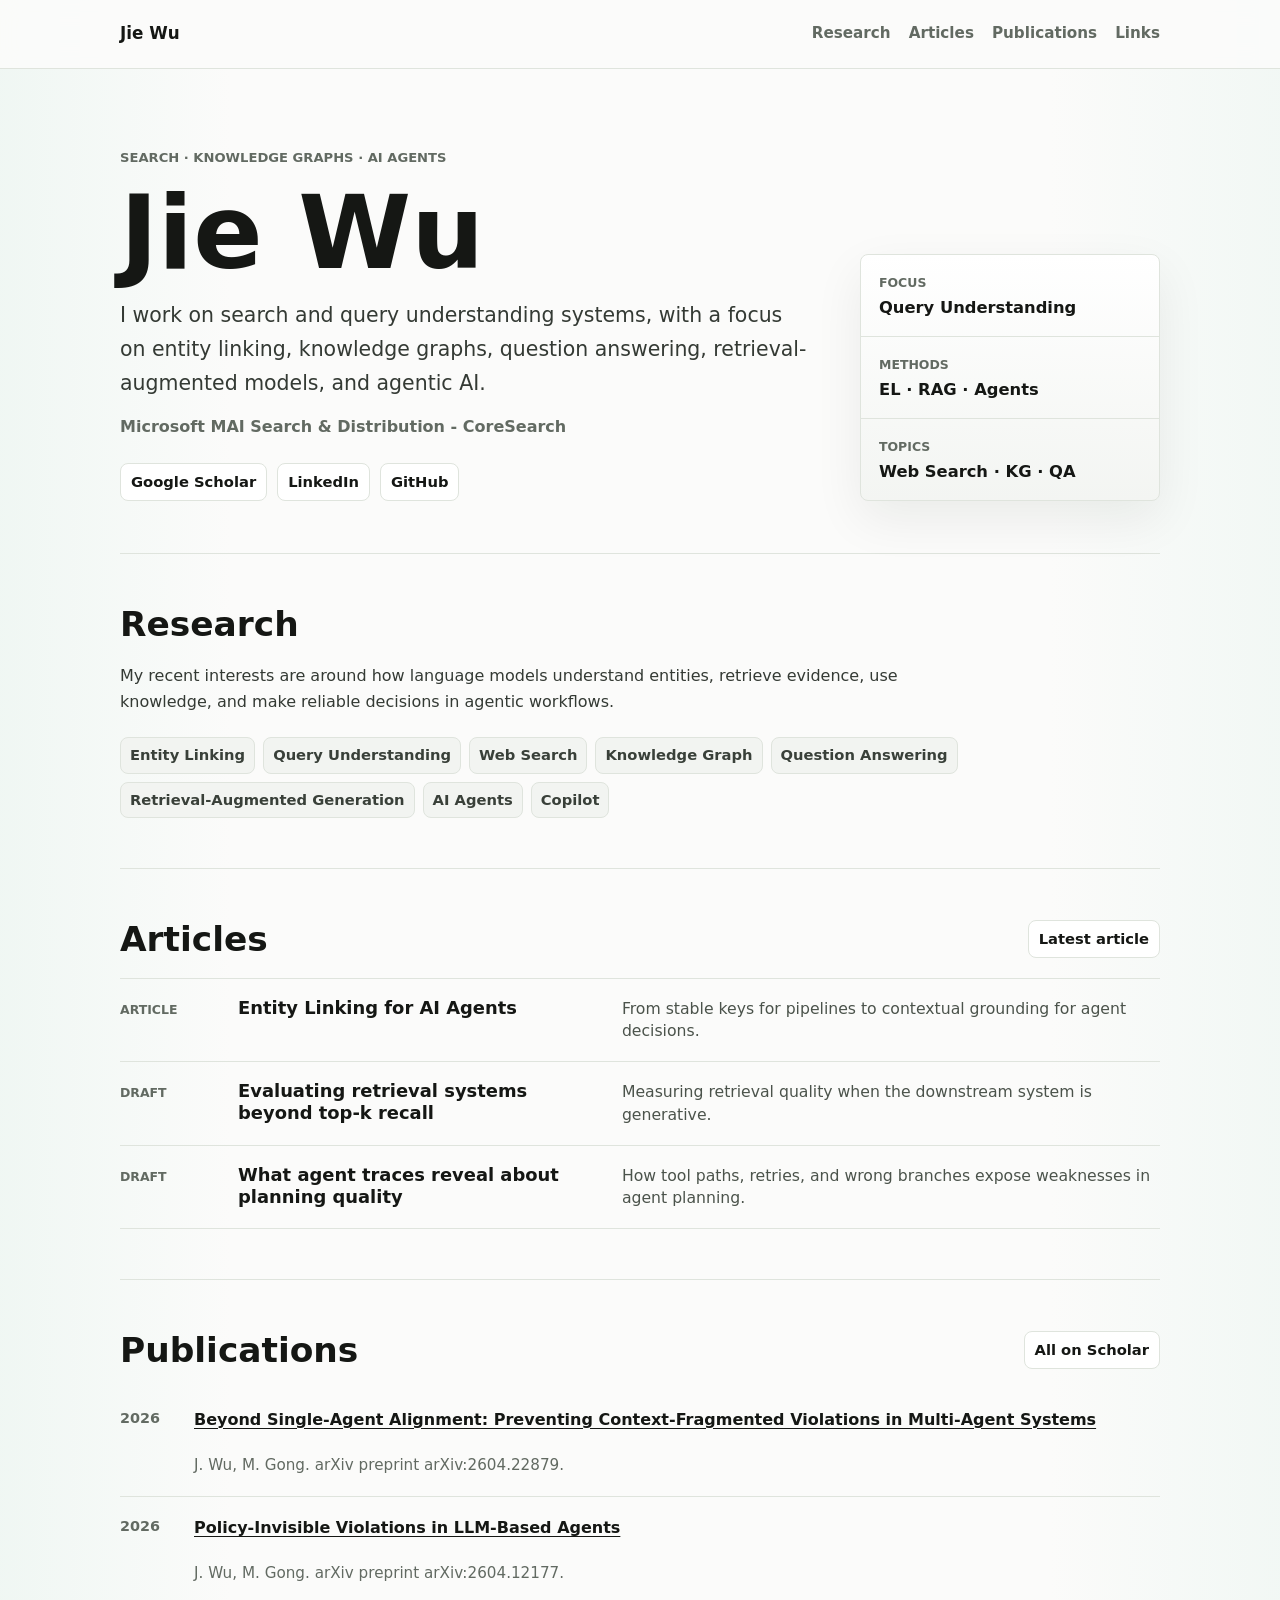
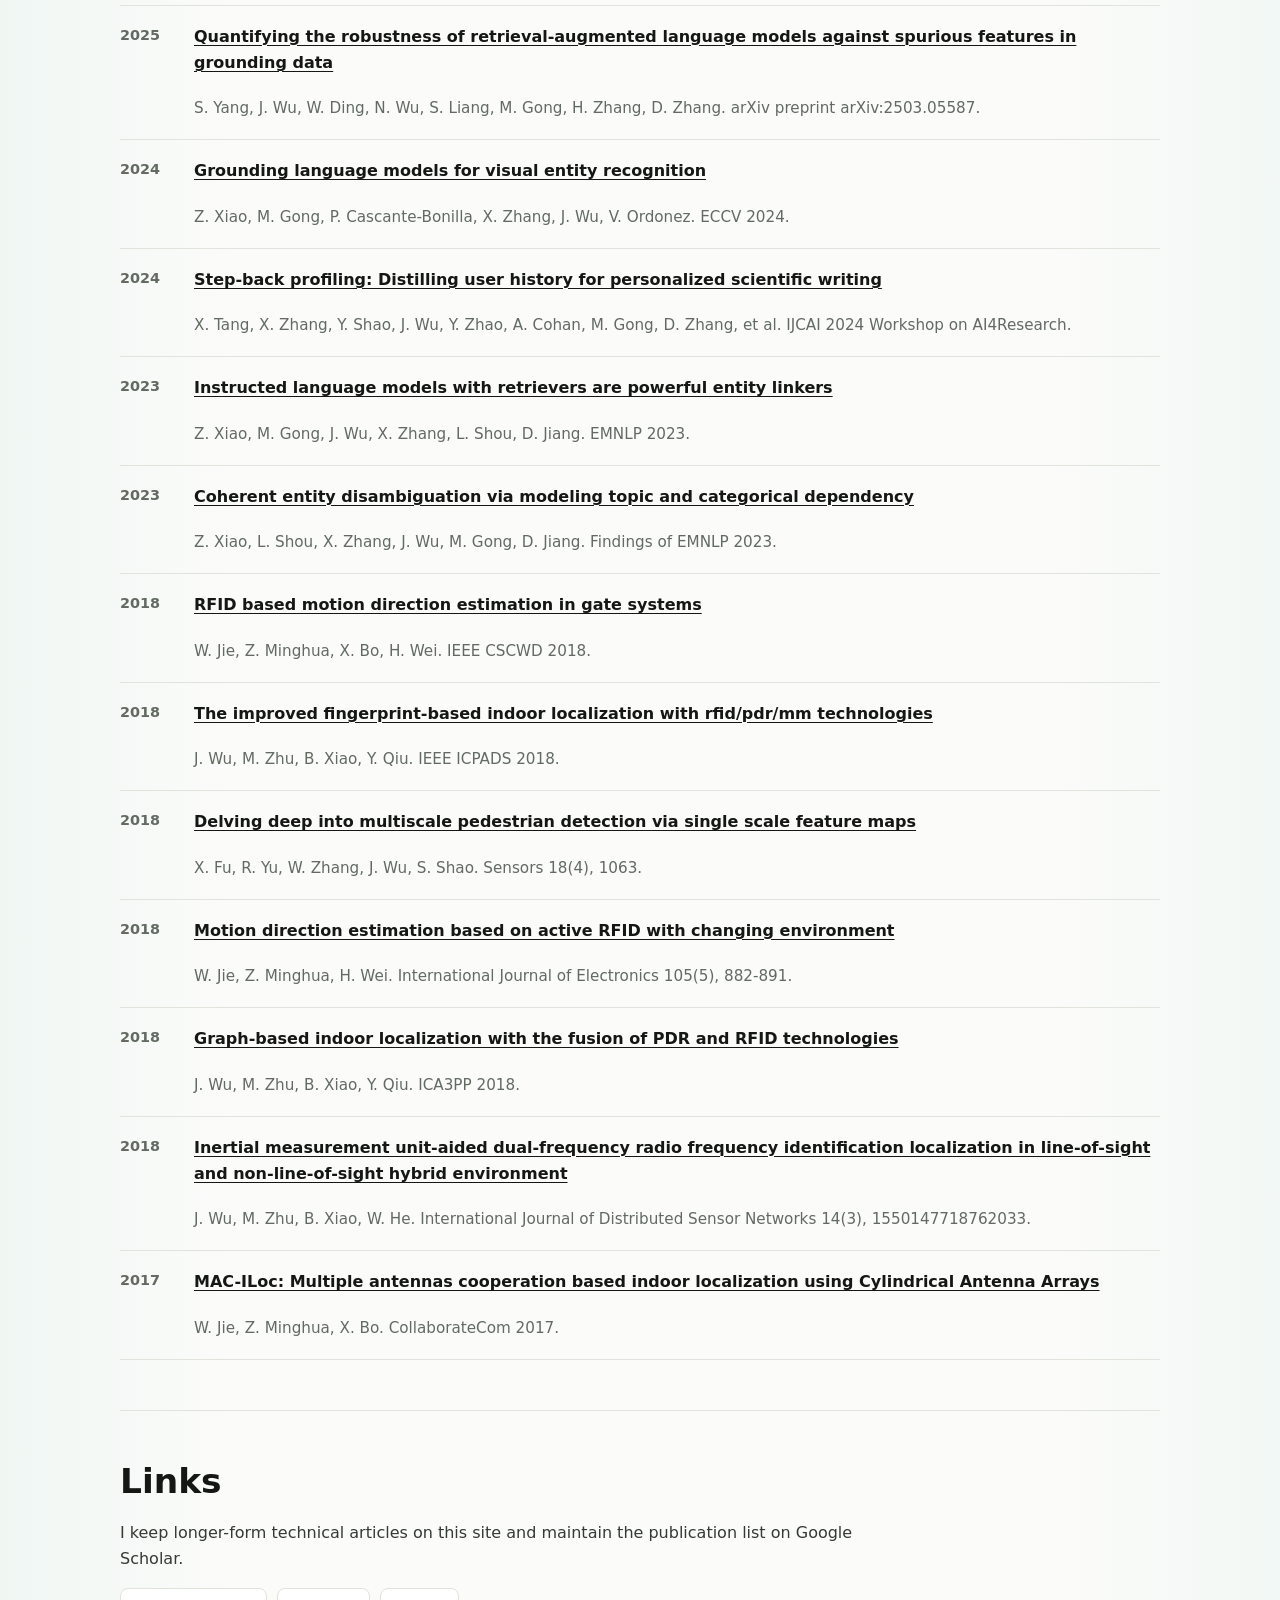
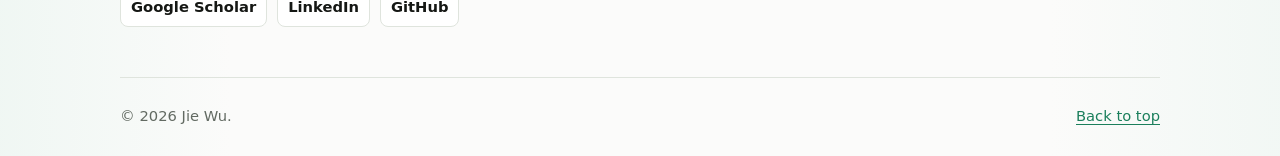
==== commit bc0783a2: "change ui" ====
--- a/index.html
+++ b/index.html
@@ -14,7 +14,7 @@
     >
     <meta property="og:type" content="website">
     <title>Jie Wu</title>
-    <link rel="stylesheet" href="styles.css">
+    <link rel="stylesheet" href="styles.css?v=20260619-research-3">
   </head>
   <body>
     <a class="skip-link" href="#main">Skip to content</a>
@@ -41,17 +41,34 @@
 
     <main class="page" id="main">
       <section class="intro" id="top" aria-labelledby="intro-title">
-        <p class="eyebrow">Search · Knowledge Graphs · AI Agents</p>
-        <h1 id="intro-title">Jie Wu</h1>
-        <p class="lede">
-          I work on search and query understanding systems, with a focus on entity linking,
-          knowledge graphs, question answering, retrieval-augmented models, and agentic AI.
-        </p>
-        <p class="affiliation">Microsoft MAI Search & Distribution - CoreSearch</p>
-        <div class="link-row" aria-label="Profile links">
-          <a href="https://scholar.google.ca/citations?user=ukg-yzsAAAAJ">Google Scholar</a>
-          <a href="https://www.linkedin.com/in/jiewu-ecnu/">LinkedIn</a>
-          <a href="https://github.com/jiewuecnu-wq">GitHub</a>
+        <div class="intro-main">
+          <p class="eyebrow">Search · Knowledge Graphs · AI Agents</p>
+          <h1 id="intro-title">Jie Wu</h1>
+          <p class="lede">
+            I work on search and query understanding systems, with a focus on entity linking,
+            knowledge graphs, question answering, retrieval-augmented models, and agentic AI.
+          </p>
+          <p class="affiliation">Microsoft MAI Search & Distribution - CoreSearch</p>
+          <div class="link-row" aria-label="Profile links">
+            <a href="https://scholar.google.ca/citations?user=ukg-yzsAAAAJ">Google Scholar</a>
+            <a href="https://www.linkedin.com/in/jiewu-ecnu/">LinkedIn</a>
+            <a href="https://github.com/jiewuecnu-wq">GitHub</a>
+          </div>
+        </div>
+
+        <div class="profile-summary" aria-label="Profile summary">
+          <div>
+            <span>Focus</span>
+            <strong>Query Understanding</strong>
+          </div>
+          <div>
+            <span>Methods</span>
+            <strong>EL · RAG · Agents</strong>
+          </div>
+          <div>
+            <span>Topics</span>
+            <strong>Web Search · KG · QA</strong>
+          </div>
         </div>
       </section>
 
@@ -79,66 +96,131 @@
           <a href="articles/entity-linking-for-ai-agents.html">Latest article</a>
         </div>
 
-        <div class="note-list">
+        <div class="article-list">
           <a class="note-item" href="articles/entity-linking-for-ai-agents.html">
-            <span>Article</span>
-            <strong>Entity Linking for AI Agents</strong>
-            <p>
-              Why the goal of entity linking changes from stable keys for pipelines to
-              contextual grounding for agent decisions.
-            </p>
+            <span class="item-meta">Article</span>
+            <span class="item-title">Entity Linking for AI Agents</span>
+            <span class="item-desc">From stable keys for pipelines to contextual grounding for agent decisions.</span>
           </a>
           <div class="note-item muted">
-            <span>Draft</span>
-            <strong>Evaluating retrieval systems beyond top-k recall</strong>
-            <p>Measuring retrieval quality when the downstream system is generative.</p>
+            <span class="item-meta">Draft</span>
+            <span class="item-title">Evaluating retrieval systems beyond top-k recall</span>
+            <span class="item-desc">Measuring retrieval quality when the downstream system is generative.</span>
           </div>
           <div class="note-item muted">
-            <span>Draft</span>
-            <strong>What agent traces reveal about planning quality</strong>
-            <p>How tool paths, retries, and wrong branches expose weaknesses in agent planning.</p>
+            <span class="item-meta">Draft</span>
+            <span class="item-title">What agent traces reveal about planning quality</span>
+            <span class="item-desc">How tool paths, retries, and wrong branches expose weaknesses in agent planning.</span>
           </div>
         </div>
       </section>
 
       <section class="section" id="publications" aria-labelledby="publications-title">
         <div class="section-heading">
-          <h2 id="publications-title">Selected Publications</h2>
+          <h2 id="publications-title">Publications</h2>
           <a href="https://scholar.google.ca/citations?user=ukg-yzsAAAAJ">All on Scholar</a>
         </div>
 
-        <ol class="publication-list">
-          <li>
+        <div class="publication-list">
+          <article class="publication-item">
+            <time>2026</time>
+            <a href="https://scholar.google.ca/citations?view_op=view_citation&hl=en&user=ukg-yzsAAAAJ&citation_for_view=ukg-yzsAAAAJ:UebtZRa9Y70C">
+              Beyond Single-Agent Alignment: Preventing Context-Fragmented Violations in Multi-Agent Systems
+            </a>
+            <span>J. Wu, M. Gong. arXiv preprint arXiv:2604.22879.</span>
+          </article>
+          <article class="publication-item">
+            <time>2026</time>
+            <a href="https://scholar.google.ca/citations?view_op=view_citation&hl=en&user=ukg-yzsAAAAJ&citation_for_view=ukg-yzsAAAAJ:9ZlFYXVOiuMC">
+              Policy-Invisible Violations in LLM-Based Agents
+            </a>
+            <span>J. Wu, M. Gong. arXiv preprint arXiv:2604.12177.</span>
+          </article>
+          <article class="publication-item">
+            <time>2025</time>
+            <a href="https://scholar.google.ca/citations?view_op=view_citation&hl=en&user=ukg-yzsAAAAJ&citation_for_view=ukg-yzsAAAAJ:roLk4NBRz8UC">
+              Quantifying the robustness of retrieval-augmented language models against spurious features in grounding data
+            </a>
+            <span>S. Yang, J. Wu, W. Ding, N. Wu, S. Liang, M. Gong, H. Zhang, D. Zhang. arXiv preprint arXiv:2503.05587.</span>
+          </article>
+          <article class="publication-item">
+            <time>2024</time>
+            <a href="https://scholar.google.ca/citations?view_op=view_citation&hl=en&user=ukg-yzsAAAAJ&citation_for_view=ukg-yzsAAAAJ:mVmsd5A6BfQC">
+              Grounding language models for visual entity recognition
+            </a>
+            <span>Z. Xiao, M. Gong, P. Cascante-Bonilla, X. Zhang, J. Wu, V. Ordonez. ECCV 2024.</span>
+          </article>
+          <article class="publication-item">
+            <time>2024</time>
+            <a href="https://scholar.google.ca/citations?view_op=view_citation&hl=en&user=ukg-yzsAAAAJ&citation_for_view=ukg-yzsAAAAJ:hqOjcs7Dif8C">
+              Step-back profiling: Distilling user history for personalized scientific writing
+            </a>
+            <span>X. Tang, X. Zhang, Y. Shao, J. Wu, Y. Zhao, A. Cohan, M. Gong, D. Zhang, et al. IJCAI 2024 Workshop on AI4Research.</span>
+          </article>
+          <article class="publication-item">
+            <time>2023</time>
             <a href="https://scholar.google.ca/citations?view_op=view_citation&hl=en&user=ukg-yzsAAAAJ&citation_for_view=ukg-yzsAAAAJ:UebtZRa9Y70C">
               Instructed language models with retrievers are powerful entity linkers
             </a>
             <span>Z. Xiao, M. Gong, J. Wu, X. Zhang, L. Shou, D. Jiang. EMNLP 2023.</span>
-          </li>
-          <li>
-            <a href="https://scholar.google.ca/citations?view_op=view_citation&hl=en&user=ukg-yzsAAAAJ&citation_for_view=ukg-yzsAAAAJ:mVmsd5A6BfQC">
-              Grounding language models for visual entity recognition
-            </a>
-            <span>Z. Xiao, M. Gong, P. Cascante-Bonilla, X. Zhang, J. Wu, V. Ordonez. ECCV 2024.</span>
-          </li>
-          <li>
-            <a href="https://scholar.google.ca/citations?view_op=view_citation&hl=en&user=ukg-yzsAAAAJ&citation_for_view=ukg-yzsAAAAJ:roLk4NBRz8UC">
-              Quantifying the robustness of retrieval-augmented language models against spurious features in grounding data
-            </a>
-            <span>S. Yang, J. Wu, W. Ding, N. Wu, S. Liang, M. Gong, H. Zhang, D. Zhang. arXiv 2025.</span>
-          </li>
-          <li>
+          </article>
+          <article class="publication-item">
+            <time>2023</time>
             <a href="https://scholar.google.ca/citations?view_op=view_citation&hl=en&user=ukg-yzsAAAAJ&citation_for_view=ukg-yzsAAAAJ:Se3iqnhoufwC">
               Coherent entity disambiguation via modeling topic and categorical dependency
             </a>
             <span>Z. Xiao, L. Shou, X. Zhang, J. Wu, M. Gong, D. Jiang. Findings of EMNLP 2023.</span>
-          </li>
-          <li>
-            <a href="https://scholar.google.ca/citations?view_op=view_citation&hl=en&user=ukg-yzsAAAAJ&citation_for_view=ukg-yzsAAAAJ:9ZlFYXVOiuMC">
-              Policy-Invisible Violations in LLM-Based Agents
-            </a>
-            <span>J. Wu, M. Gong. arXiv 2026.</span>
-          </li>
-        </ol>
+          </article>
+          <article class="publication-item">
+            <time>2018</time>
+            <a href="https://scholar.google.ca/citations?view_op=view_citation&hl=en&user=ukg-yzsAAAAJ&citation_for_view=ukg-yzsAAAAJ:4DMP91E08xMC">
+              RFID based motion direction estimation in gate systems
+            </a>
+            <span>W. Jie, Z. Minghua, X. Bo, H. Wei. IEEE CSCWD 2018.</span>
+          </article>
+          <article class="publication-item">
+            <time>2018</time>
+            <a href="https://scholar.google.ca/citations?view_op=view_citation&hl=en&user=ukg-yzsAAAAJ&citation_for_view=ukg-yzsAAAAJ:Wp0gIr-vW9MC">
+              The improved fingerprint-based indoor localization with rfid/pdr/mm technologies
+            </a>
+            <span>J. Wu, M. Zhu, B. Xiao, Y. Qiu. IEEE ICPADS 2018.</span>
+          </article>
+          <article class="publication-item">
+            <time>2018</time>
+            <a href="https://scholar.google.ca/citations?view_op=view_citation&hl=en&user=ukg-yzsAAAAJ&citation_for_view=ukg-yzsAAAAJ:7PzlFSSx8tAC">
+              Delving deep into multiscale pedestrian detection via single scale feature maps
+            </a>
+            <span>X. Fu, R. Yu, W. Zhang, J. Wu, S. Shao. Sensors 18(4), 1063.</span>
+          </article>
+          <article class="publication-item">
+            <time>2018</time>
+            <a href="https://scholar.google.ca/citations?view_op=view_citation&hl=en&user=ukg-yzsAAAAJ&citation_for_view=ukg-yzsAAAAJ:qxL8FJ1GzNcC">
+              Motion direction estimation based on active RFID with changing environment
+            </a>
+            <span>W. Jie, Z. Minghua, H. Wei. International Journal of Electronics 105(5), 882-891.</span>
+          </article>
+          <article class="publication-item">
+            <time>2018</time>
+            <a href="https://scholar.google.ca/citations?view_op=view_citation&hl=en&user=ukg-yzsAAAAJ&citation_for_view=ukg-yzsAAAAJ:aqlVkmm33-oC">
+              Graph-based indoor localization with the fusion of PDR and RFID technologies
+            </a>
+            <span>J. Wu, M. Zhu, B. Xiao, Y. Qiu. ICA3PP 2018.</span>
+          </article>
+          <article class="publication-item">
+            <time>2018</time>
+            <a href="https://scholar.google.ca/citations?view_op=view_citation&hl=en&user=ukg-yzsAAAAJ&citation_for_view=ukg-yzsAAAAJ:dhFuZR0502QC">
+              Inertial measurement unit-aided dual-frequency radio frequency identification localization in line-of-sight and non-line-of-sight hybrid environment
+            </a>
+            <span>J. Wu, M. Zhu, B. Xiao, W. He. International Journal of Distributed Sensor Networks 14(3), 1550147718762033.</span>
+          </article>
+          <article class="publication-item">
+            <time>2017</time>
+            <a href="https://scholar.google.ca/citations?view_op=view_citation&hl=en&user=ukg-yzsAAAAJ&citation_for_view=ukg-yzsAAAAJ:4TOpqqG69KYC">
+              MAC-ILoc: Multiple antennas cooperation based indoor localization using Cylindrical Antenna Arrays
+            </a>
+            <span>W. Jie, Z. Minghua, X. Bo. CollaborateCom 2017.</span>
+          </article>
+        </div>
       </section>
 
       <section class="section" id="links" aria-labelledby="links-title">
--- a/styles.css
+++ b/styles.css
@@ -7,7 +7,8 @@
   --line: #dfe4dd;
   --accent: #1b7f5c;
   --accent-soft: #e5f3ed;
-  --max-width: 860px;
+  --max-width: 1040px;
+  --content-width: 780px;
   --radius: 8px;
   color-scheme: light;
 }
@@ -23,7 +24,9 @@
 body {
   margin: 0;
   min-width: 320px;
-  background: var(--bg);
+  background:
+    linear-gradient(90deg, rgba(229, 243, 237, 0.52) 0, transparent 18%, transparent 82%, rgba(229, 243, 237, 0.42) 100%),
+    var(--bg);
   color: var(--ink);
   font-family:
     ui-sans-serif,
@@ -89,7 +92,7 @@
   align-items: center;
   justify-content: space-between;
   width: min(100% - 32px, var(--max-width));
-  min-height: 66px;
+  min-height: 68px;
   margin: 0 auto;
   gap: 20px;
 }
@@ -144,7 +147,11 @@
 }
 
 .intro {
-  padding: 72px 0 46px;
+  display: grid;
+  grid-template-columns: minmax(0, 1fr) 300px;
+  gap: 46px;
+  align-items: end;
+  padding: 78px 0 52px;
   border-bottom: 1px solid var(--line);
 }
 
@@ -166,7 +173,7 @@
 
 h1 {
   margin-bottom: 16px;
-  font-size: clamp(3.2rem, 8vw, 5.8rem);
+  font-size: clamp(3.4rem, 8vw, 6.4rem);
   line-height: 0.98;
   letter-spacing: 0;
 }
@@ -179,10 +186,42 @@
 }
 
 .lede {
-  max-width: 760px;
+  max-width: 720px;
   margin-bottom: 14px;
   color: #343a34;
   font-size: clamp(1.08rem, 2vw, 1.28rem);
+}
+
+.profile-summary {
+  border: 1px solid var(--line);
+  border-radius: var(--radius);
+  background:
+    linear-gradient(180deg, rgba(255, 255, 255, 0.82), rgba(242, 244, 241, 0.92)),
+    var(--paper);
+  box-shadow: 0 18px 50px rgba(21, 23, 20, 0.07);
+}
+
+.profile-summary div {
+  padding: 18px;
+}
+
+.profile-summary div + div {
+  border-top: 1px solid var(--line);
+}
+
+.profile-summary span {
+  display: block;
+  margin-bottom: 4px;
+  color: var(--muted);
+  font-size: 0.78rem;
+  font-weight: 760;
+  text-transform: uppercase;
+}
+
+.profile-summary strong {
+  display: block;
+  font-size: 1.02rem;
+  line-height: 1.25;
 }
 
 .affiliation {
@@ -221,12 +260,12 @@
 }
 
 .section {
-  padding: 44px 0;
+  padding: 50px 0;
   border-bottom: 1px solid var(--line);
 }
 
 .section > p {
-  max-width: 740px;
+  max-width: var(--content-width);
   color: #343a34;
 }
 
@@ -261,69 +300,78 @@
   font-weight: 640;
 }
 
-.note-list {
+.article-list {
   display: grid;
-  gap: 12px;
+  gap: 0;
+  border-top: 1px solid var(--line);
 }
 
 .note-item {
-  display: block;
-  border: 1px solid var(--line);
-  border-radius: var(--radius);
-  background: var(--paper);
-  padding: 18px;
+  display: grid;
+  grid-template-columns: 100px minmax(0, 0.68fr) minmax(0, 1fr);
+  gap: 18px;
+  align-items: baseline;
+  border-bottom: 1px solid var(--line);
+  padding: 18px 0;
   color: var(--ink);
   text-decoration: none;
 }
 
 .note-item:hover,
 .note-item:focus-visible {
-  border-color: #b7c5bb;
-  background: #fcfdfc;
-}
-
-.note-item span {
-  display: block;
-  margin-bottom: 8px;
+  color: var(--accent);
+}
+
+.item-meta {
   color: var(--muted);
   font-size: 0.78rem;
   font-weight: 760;
   text-transform: uppercase;
 }
 
-.note-item strong {
-  display: block;
-  margin-bottom: 8px;
+.item-title {
   font-size: 1.12rem;
-}
-
-.note-item p {
-  margin-bottom: 0;
+  font-weight: 760;
+  line-height: 1.25;
+}
+
+.item-desc {
   color: #4b534b;
-}
-
-.note-item.muted {
-  background: transparent;
+  font-size: 0.98rem;
+  line-height: 1.45;
 }
 
 .publication-list {
   display: grid;
-  gap: 18px;
+  gap: 0;
   margin: 0;
-  padding-left: 22px;
-}
-
-.publication-list li {
-  padding-left: 4px;
-}
-
-.publication-list a {
+}
+
+.publication-item {
+  display: grid;
+  grid-template-columns: 58px minmax(0, 1fr);
+  gap: 16px;
+  padding: 18px 0;
+  border-bottom: 1px solid var(--line);
+}
+
+.publication-item time {
+  color: var(--muted);
+  font-size: 0.9rem;
+  font-weight: 760;
+  line-height: 1.65;
+  grid-row: 1 / span 2;
+}
+
+.publication-item a {
   color: var(--ink);
   font-weight: 720;
-}
-
-.publication-list span {
+  grid-column: 2;
+}
+
+.publication-item span {
   display: block;
+  grid-column: 2;
   margin-top: 4px;
   color: var(--muted);
   font-size: 0.95rem;
@@ -346,7 +394,7 @@
 }
 
 .article-page .page {
-  width: min(100% - 32px, 780px);
+  width: min(100% - 32px, var(--content-width));
 }
 
 .article {
@@ -457,12 +505,31 @@
   }
 
   .intro {
+    grid-template-columns: 1fr;
+    gap: 26px;
     padding-top: 54px;
   }
 
   .section-heading {
     align-items: flex-start;
     flex-direction: column;
+  }
+
+  .note-item {
+    grid-template-columns: 1fr;
+    gap: 6px;
+  }
+
+  .publication-item {
+    grid-template-columns: 1fr;
+    gap: 4px;
+  }
+
+  .publication-item time,
+  .publication-item a,
+  .publication-item span {
+    grid-column: 1;
+    grid-row: auto;
   }
 
   .footer {
